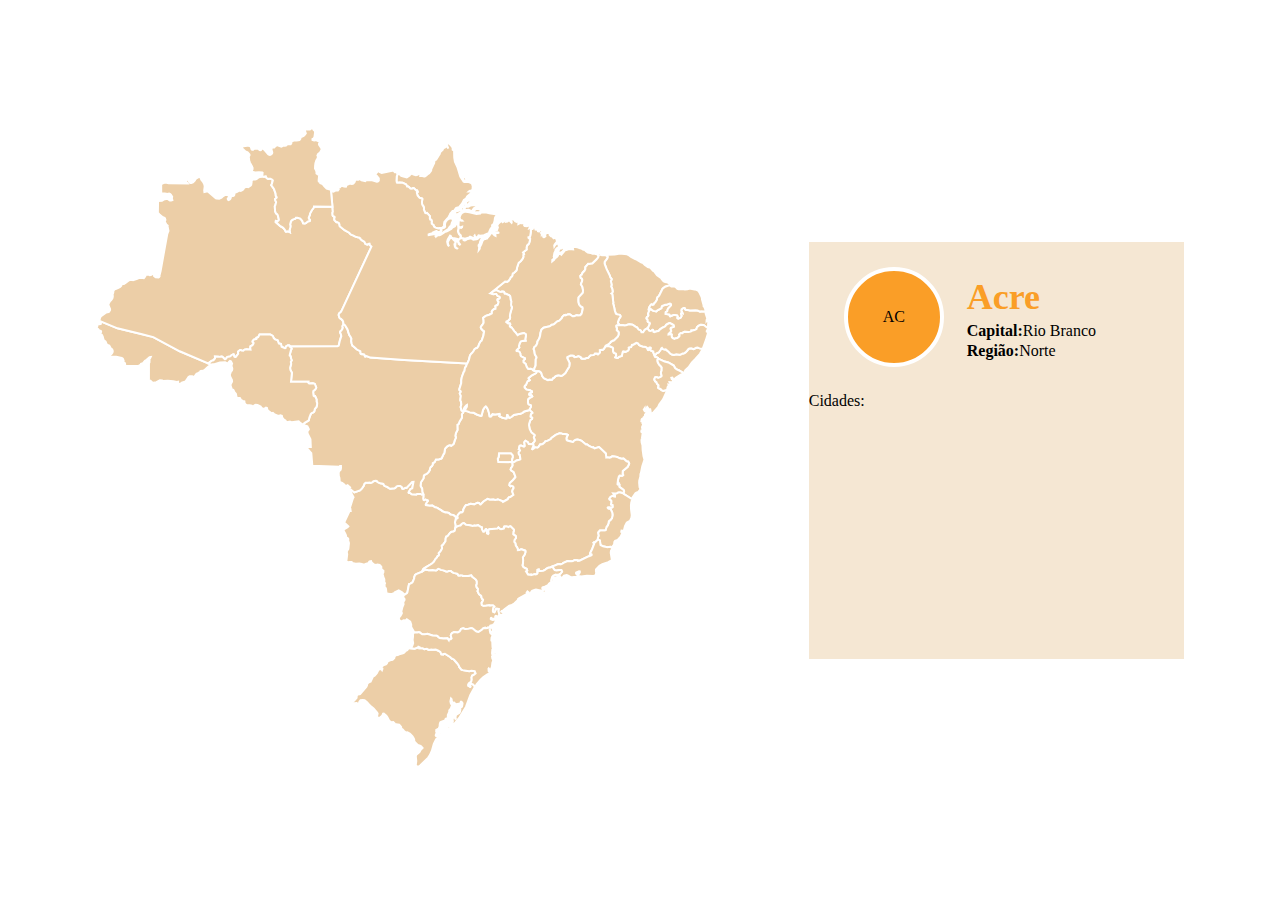
==== cidadesEstados/index.html @ ca11e75a "Termnando cidades" ====
<!DOCTYPE html>
<html lang="pt-br">

<head>
    <meta charset="UTF-8">
    <meta name="viewport" content="width=device-width, initial-scale=1.0">
    <link rel="stylesheet" href="./style.css">
    <script src="./app.js" defer></script>
    <title>Estados</title>
</head>

<body>
    <div class="container" id="container">
        <div class="map-container">
            <svg id="map" xmlns:mapsvg="http://mapsvg.com" xmlns:dc="http://purl.org/dc/elements/1.1/" xmlns:rdf="http://www.w3.org/1999/02/22-rdf-syntax-ns#" xmlns:svg="http://www.w3.org/2000/svg" xmlns="http://www.w3.org/2000/svg" width="612.51611" height="639.04297"
                mapsvg:geoViewBox="-74.008595 5.275696 -34.789914 -33.743888">
           
           <path
              d="m 30.732574,238.03114 -2.08,-0.04 0.54,-1.81 -0.21,-0.83 -0.25,-0.49 -1.25,-0.7 -0.14,-0.45 0.27,-1.15 -0.77,-1.95 -1.09,-0.64 -5.6,-1.25 -7.34,-0.19 0.27,-0.56 2.49,-2.26 0.89,-1.23 0.29,-1.2 -0.22,-1.23 -0.68,-0.91 -0.83,-0.44 -1.68,-2.95 -0.77,-0.44 -0.9,-0.19 -1.13,-1.13 -0.92,-2.38 -2,-1.53 -0.98,-3.62 -0.87,-1.64 -1.88,-1.08 -0.08,-1.17 0.81,0.1 0.42,-0.52 0.07,-0.67 -0.2,-0.42 -2.12,-0.93 -0.36,-0.66 -2.16999996,-1.89 0.04,-0.37 0.62,-0.05 0.49999996,-1.32 -0.01,-1.31 3.01,-0.39 0.5,-0.39 -0.22,-1.35 -1.17,-1.57 0,0 17.95,7.48 23.66,5.66 12.14,3.14 26.44,14.17 28.509996,12.13 0,0 2.97,1.26 0,0 -0.3,0.48 -1.57,0.66 -2.09,1.59 -2.86,2.79 -1.65,0.86 -0.66,-0.18 -1.53,0.18 -0.05,0.56 -1.92,1.3 -2.08,0.99 -1.439996,1.83 -0.44,1.18 -0.61,0.28 -1.17,-0.75 -0.76,-0.13 -2.37,0.05 -0.68,0.26 -0.63,0.45 -0.36,0.86 -2.44,3.48 -3.77,1.25 -0.84,0.69 -1.94,0.51 -1.03,0.03 0.08,-2.11 -1.36,0.2 -3.55,-0.77 -5.24,-0.47 -5.09,0.38 -0.66,-0.58 -2.27,-0.17 -3.56,1.83 -2.73,0.62 -1.68,-0.67 -1.4,-1.44 -1.64,1.16 0.04,-17.55 0.05,-1.1 0.47,-0.71 0.07,-2.35 -0.26,-0.88 0.97,-1.18 0.48,-1.14 -1.16,0.2 -2.97,2.59 -1.6,1.01 -2.06,2.38 -1.95,0.67 -0.65,1.08 -1.81,0.99 z"
              title="Acre"
              id="BR-AC" />
           <path
              d="m 562.17257,230.56114 -0.2,-0.73 -1.42,-0.78 -0.45,0.09 -1.02,-0.29 -0.54,-1.4 0,0 1.32,-1.07 0.64,-1.09 2.17,-0.76 2.38,-3.29 0.09,-0.69 0.82,-0.6 1,1.22 1.67,0.3 1.08,-0.12 2.55,2.02 1.9,2.12 1.78,1.05 1.91,0.48 2.5,-0.65 3.14,0.29 1.17,-0.11 1.86,-1.06 1.16,0.05 1.81,-1.11 2.18,-2.29 0.12,-0.45 1.55,-1.24 2,-0.24 2.24,0.85 2.56,-1.29 1.47,-0.19 1.92,0.81 2.9,0.27 0.27,0.21 0,0 -2.78,4.96 -4.55,5.13 -3.58,3.58 -3.04,4.58 -3.33,2.88 -1,2.03 -1.32,1.79 0,0 -0.6,-1.31 -3.59,-2.23 -0.46,-0.03 -1.66,-0.79 -1.76,-1.45 -1.3,-2.45 -5.42,-3.07 -3.68,-0.95 z"
              title="Alagoas"
              id="BR-AL" />
           <path
              d="m 166.08257,47.551144 0.72,0.78 0.75,0.34 0.61,0.01 1.13,-0.42 0.63,0.11 0.06,0.96 1.21,1.17 0.97,0.37 0.88,-0.21 1.36,0.11 1.95,0.95 0.49,0.66 -0.91,3.32 -0.71,1.5 2.73,3.74 1.66,4.76 0.19,2.26 0.87,1.12 0.05,0.45 -1.62,1.46 0.36,1.59 0.66,1.58 -0.77,3.04 -0.57,0.96 0.29,4.98 0.88,2.17 1.22,0.84 0.58,0.9 1.13,4.33 -0.06,0.58 -1.14,1.32 -1.84,-0.33 -0.14,1.14 5.01,4.42 0.52,0.04 1.96,1.31 1.48,1.649996 1.04,2.04 0.53,0.07 1.34,-0.42 2.36,1.04 -0.44,-2.11 0.75,-2.289996 0.25,-1.73 -0.37,-1.8 0.82,-2.97 1.02,-1.26 1.28,-0.69 2.09,-0.71 0.55,-0.89 1.6,-0.06 2.83,0.93 1.87,2.04 0.92,2.51 1.82,0.23 1.25,-0.46 1.41,-1.41 2.03,-0.55 0.42,-0.39 0.02,-0.53 -1.14,-1.41 -0.23,-0.73 0.11,-0.66 1.15,-2.64 0.07,-1.13 1.66,-3.03 2.33,-3.26 -0.03,-0.68 18.49,0.07 0,0 0.4,4.86 -0.43,1.45 0.18,2.27 0.24,0.68 1.7,0.85 0.18,0.41 -0.35,0.69 -0.05,2.11 1.83,1.99 0.36,0.19 0.7,-0.18 1.84,1.23 0.55,1.83 0.04,0.93 0.3,0.45 4.64,3.769996 4.58,2.54 0.63,0.9 1.35,1.09 1.88,0.67 2.37,1.31 2.26,0.65 1.36,0.15 1.32,0.82 0.08,0.61 1.27,1.34 2.7,1.44 1.1,2.17 1.87,0.79 0.85,-0.61 1.38,-0.35 0.19,0.48 -0.13,0.78 1.81,1.67 -29.9,64.24 -0.78,1.31 -1.45,1.13 -0.58,0.97 -0.03,1.13 0.82,2.33 0.38,0.57 1.07,0.58 1.58,1.56 0.64,1.26 0.15,1.96 0.57,0.57 0,0 -1.18,1.2 -0.2,0.61 -0.06,0.76 0.34,0.84 -0.27,1.01 -1.2,1.82 -0.86,0.64 -0.42,0.85 0.1,0.85 0.66,1.37 0.46,1.94 -1.38,4.22 -1.18,5.22 -1.21,0.73 -47.85,0.32 0,0 0.04,-0.7 -0.36,-0.38 -1.39,-0.28 -1.92,1.08 -0.54,1.74 -0.68,0.19 -3.24,-1.48 -0.68,-2.88 -0.62,-0.2 -0.98,0.13 -0.46,-0.21 -1.25,-3.27 -2.54,-0.98 -1.33,-1.27 -0.8,-1.91 -0.45,-0.49 -2.15,-1.13 -10.79,0.06 -1.38,2.56 -1.72,0.5 0.09,1.17 -0.26,0.22 -2.48,0.53 -1.19,1.59 -0.05,0.67 0.9,0.7 0.17,0.45 -0.36,1.02 -0.81,1.15 -2.06,1.21 -0.11,1.81 0.24,1.46 -3.87,-0.46 -2.13,0.38 -1.2,1.07 -1.79,-0.1 -0.84,-0.55 -0.46,-0.02 -1.75,1.26 -0.53,0.84 0.26,1.75 -2.54,3.16 -0.68,0.08 -0.68,-0.53 -0.64,-2.26 -0.38,-0.09 -1.84,1.02 -1.3,1.21 -1.37,0.39 -0.77,-0.13 -1.08,0.5 -0.41,0.53 -0.13,0.72 -1.22,0.79 -0.37,0.02 -2.31,-2.33 -0.72,-0.37 -2.87,0.33 -3.96,-0.26 0.16,1.29 -0.15,0.56 -1.55,1.81 -1.92,0.58 -3.26,2.56 0,0 -28.509996,-12.13 -26.44,-14.17 -12.14,-3.14 -23.66,-5.66 -17.95,-7.48 0,0 -0.07,-0.65 0.7,-2.92 1.22,-1.4 4.92,-3.47 2.26,-0.24 0.47,-0.3 0.98,-1.56 0.08,-1.03 -1.74,-4.49 0.38,-1.19 1.18,-2.19 1.28,-1.32 0.92,-1.25 0.42,-0.98 0.3,-1.74 -0.29,-1.32 0.67,-2.04 0.31,-2.31 0.73,-0.75 3.66,-1.63 2.19,-1.23 1.15,-1.04 0.44,-1.4 0.78,-0.37 1.41,-0.11 1.65,-0.93 3.54,-2.73 2.42,-0.43 1.51,0.29 4.19,-1.22 1.5,-0.77 1.82,-0.36 3.33,0.38 1.3,-1.59 0.63,-1.45 1.09,-0.61 2.14,0.2 0.64,0.54 1.32,-0.24 1.1,-0.74 1.71,0.12 0.31,0.53 -0.02,1.18 1.61,1.29 2.83,0.08 0.58,-0.4 0.46,-0.78 -0.11,-0.39 1.17,-4.92 6.7,-37.17 1.16,-2.92 -0.99,-4.959996 0.12,-0.26 -1.3,-1.05 -1.48,-2.75 -0.04,-0.49 0.65,-1.39 -0.52,-1.78 -0.37,-0.4 -1.7,-0.59 -3.03,-2.35 -1.94,-2.28 0.2,-11.51 3.89,-0.26 1.75,-1.17 3.5,-0.92 2.68,1.76 1.22,0.11 1.27,-0.43 -0.49,-1.69 0.3,-1.72 -1.37,-2.1 -0.57,-0.54 -1.15,-0.6 -1.51,0.53 -2.79,-0.61 -3.57,0.09 -0.06,-9.9 0.96,0.04 1.32,-0.58 2.28,-0.6 2.84,0.87 19.03,0.06 -0.46,-0.66 -0.79,-0.14 -0.38,-1.2 0.95,-1.93 1.43,0.4 0.61,1.52 0.87,1.32 0.66,0.35 0.83,0.01 1.61,-0.61 1.94,-2.09 0.32,-0.84 1.259996,-1.24 2.55,-1.39 1.29,0.46 1.17,2.58 1.62,1.99 0.74,1.3 0.66,1.78 0.23,1.55 -0.49,3.63 0.2,1.76 3.2,-0.75 8.31,7.06 0.79,0.28 2.5,0.21 2.3,-1 1.7,-1.7 2.11,-1.16 2.19,-0.11 0.56,0.29 0.77,1.08 -0.02,0.97 -1.11,1.7 0.37,0.98 0.58,0.27 1.33,-0.72 0.56,-0.91 0.23,-1.29 1,-1.16 0.47,-0.23 1,0.18 0.55,-0.18 0.41,-0.66 0.46,-2.31 0.51,-0.37 1.51,-0.36 2.93,-1.77 0.97,0.55 0.93,-0.29 1.6,-1.04 1.02,-1.61 2.11,-1.21 2.03,0.55 2.36,-1.65 0.55,-0.82 0.44,-2.66 -0.03,-1.29 0.77,-0.92 1.03,-0.42 1.74,-0.02 1.34,-0.39 2.06,-1.6 0.96,-0.37 2.28,-0.3 z"
              title="Amazonas"
              id="BR-AM" />
           <path
              d="m 345.24257,99.961144 -0.94,-0.06 -0.77,0.339996 -1.3,0.12 -2.79,-0.679996 -1.45,-1.03 -0.43,-1.5 -1.87,-1.39 -0.11,-1.3 0.21,-0.69 -0.31,-1.58 -0.33,-0.47 -0.95,-0.19 -0.41,-0.94 0.08,-2.43 -2.93,-3.28 -0.78,0.36 -0.82,-0.19 -1.5,-3.48 0.13,-1.58 -0.59,-1.81 -0.62,-0.56 -0.67,-1.51 -0.19,-2.11 0.43,-3.14 -0.17,-0.33 -2.57,-0.73 -2.02,-2.26 -0.76,-2.83 0.19,-0.72 0.68,-0.23 -0.49,-1.18 -0.68,0.03 -2.84,-2.66 -0.94,0.14 -0.38,0.42 -1.33,0.14 -0.84,-0.27 -0.8,-0.98 -1.14,-0.84 -1.19,-0.12 -0.49,-1.28 -0.67,-0.8 -1.93,-1.05 -1.29,-0.49 -3.39,-0.37 -1.08,0.29 -1.17,-0.02 -0.31,-0.54 -0.24,-1.44 0.25,-4.54 0.62,-1.3 -0.37,-2.3 -0.62,-0.57 0,0 0.35,-0.21 0.99,0.3 -0.01,0.81 -0.29,0.18 0.34,0.97 1.47,-0.06 0.82,0.23 0.35,0.9 0.84,0.71 2.25,0.78 3.29,0.75 2.76,-1.78 0.35,-0.76 1.73,-1.17 0.83,-0.29 0.69,0.94 2.71,0.94 1.08,-0.12 1.72,-1.01 0.12,-0.42 0.32,0.03 1.46,1.3 -0.2,0.87 2.37,-0.17 0.51,0.5 0.95,0.17 0.62,-0.01 0.91,-0.48 1.67,-1.5 1.78,-1.1 1.75,-2.3 0.37,-1 -0.2,-0.54 3.13,-6.5 0.11,-1.82 1.11,-1.3 0.73,-0.19 3.6,-5.79 0.23,-1.15 0.84,-1.2 1.79,-1.55 0.63,-1.66 2.11,-1.14 0.47,-0.92 1.04,-0.58 0.56,1.46 0.88,1.36 -1.67,-4.8 -0.07,-1.29 0.18,-0.33 3.37,2.42 1.14,1.21 0.91,1.22 0.52,1.19 0.03,1.58 0.44,0.31 0.32,-0.48 0.38,-0.1 0.21,0.4 0.21,7.89 0.66,3.87 2.71,6.05 2.66,8.94 3.32,5 1.01,0.35 3.27,-0.08 2.78,0.94 1.29,0.85 0.77,2.65 -0.16,3.33 -1.29,0.96 -1.73,0.43 -0.38,0.33 1.79,-0.15 1.04,-0.42 0.28,0.23 0.12,0.59 -0.17,0.73 -5.03,4.06 -1.17,2.1 -2.15,1.41 -1.94,3.72 -2.91,3.5 -0.7,0.46 -0.94,-0.09 -1.45,0.52 -2.08,2.98 0,0 -1.34,0.07 -0.75,0.9 0,0 -1.47,1.68 -0.97,2.22 -1.12,1.87 -0.84,0.65 -3.01,3.45 -0.36,2.4 0.17,1.8 -1.95,1.81 -0.98,0.12 z m 23.36,-46.99 -0.45,-0.33 -1.1,-1.86 0.07,-0.88 0.23,-0.41 1.66,-0.45 0.43,0.39 0.83,2.27 -0.99,1.1 -0.68,0.17 z m 2.49,17.61 -0.4,-0.25 -0.08,-0.71 1.11,-1.1 0.88,-0.15 1.25,0.24 0.46,-0.11 0.44,-0.64 0.05,0.59 -0.97,1.44 -0.99,0.5 -1.75,0.19 z m 3.44,-2.87 -0.78,-0.23 0,-0.56 0.72,-1.04 1.25,-0.1 0.18,0.35 -0.1,0.51 -1.27,1.07 z m -7.19,-18.42 -0.76,-0.5 0.26,-0.83 0.88,-0.17 0.86,0.32 0.01,0.73 -1.25,0.45 z"
              title="Amapá"
              id="BR-AP" />
           <path
              d="m 527.76257,365.59114 -0.36,-0.83 0.68,-1.35 -0.01,-0.53 -0.53,-1.04 -4.13,-3.05 -0.15,-0.51 0.22,-1.51 -0.57,-1.23 -0.65,0.24 -0.2,0.45 -0.34,0.18 -0.22,-0.25 0.53,-4.4 0.82,-3.3 0.82,-0.88 2.47,0.24 1.02,-0.71 0,-0.42 -0.56,-1.02 0.16,-2.65 4.96,-4.22 1.47,-3.08 -0.42,-1.17 -0.78,-1.02 -0.89,-0.06 -0.73,-0.38 -2.83,-2.47 -2.12,0.02 -2.19,-0.6 -2.27,-1.08 -2.73,-0.56 -1.98,-0.14 -1.32,0.99 -1.47,0.5 -2.61,-0.45 -0.57,0.21 -0.44,-3.96 -6.52,-6.2 -0.38,-0.18 -4.39,1.23 -1.53,-1.24 -0.51,0.21 -0.93,-0.22 -2.54,-1.22 -2.17,-1.62 -0.98,0.18 -4.35,-3.63 -1.1,-0.54 -2.73,-0.75 -1.77,0.25 -1.88,0.9 -0.81,1.12 -0.64,0.18 -5.33,-1.47 -0.61,-0.49 -0.26,-1.5 0.14,-0.89 1.29,-2.74 -0.86,-0.46 -2.28,-0.52 -2.18,-0.04 -1.2,-0.5 -1.79,-0.08 -3.83,1.58 -4.26,3.03 -0.64,1.11 -3.37,1.87 -2.02,0.4 -0.95,1.18 -1.81,1.55 -1.43,0.52 -1,-0.15 -1.85,2.58 -1.04,0.77 -2.13,-0.38 -0.72,0.13 -0.69,1 -1.34,0.92 -0.4,-0.24 1.43,-3.43 -0.51,-2.41 0,0 1.48,-1.97 0.25,-0.77 -0.23,-1.27 -0.67,-1.72 0.1,-0.67 0.71,-1.42 -0.05,-0.46 -3.21,-2.62 -1.69,-3.46 -0.62,-3.52 0.05,-1.55 1.2,-3.83 1.59,-1.03 0.23,-0.38 0.06,-0.94 -1.63,-0.84 -0.11,-0.33 0.48,-2.52 1.43,-1.06 -0.02,-0.37 -2.72,-2.46 0,0 -0.04,-0.93 1.36,-2.38 -0.04,-1.07 -0.17,-0.42 -1.46,-0.49 -0.94,-0.65 -0.35,-1.26 0.06,-2.92 0.19,-0.85 1.95,-1.67 1.14,-0.42 0.96,-0.72 -0.29,-0.63 -0.58,-0.52 -0.92,-0.29 -1.03,0.18 -0.35,-0.33 -0.09,-0.5 0.42,-0.96 2.04,-0.82 0.56,-0.45 -0.04,-0.76 -1.88,-0.98 -3.58,-0.67 -1.86,-1.96 -0.23,-0.92 0.5,-1.16 1.01,-0.73 1.52,-3.48 0.9,-0.61 1.01,-0.27 0.35,-0.38 -1.29,-1.8 0.19,-0.37 3.21,-2.62 3.82,-2.02 0.56,-0.47 0.22,-0.98 0.69,-0.65 0,0 2.33,-0.02 1.44,1.34 0.66,1.04 0.53,2.21 1.76,2.49 4.18,1.86 1.8,-0.52 2.11,0.18 0.33,-0.21 0.75,-1.45 1.14,-0.37 0.67,-0.87 1.17,-0.89 2.21,-0.75 1.33,0.17 1.48,0.53 1.35,-0.42 2.97,-2.42 2.95,-5.05 0.72,-0.86 0.24,-0.92 0.3,-2.56 -0.12,-1.16 -2.24,-4.43 0.05,-0.93 3.24,-1.65 1.95,-0.02 1.5,0.46 0.41,0.93 0.32,0.18 2.12,-0.43 1.39,-0.54 1.33,0.38 1.71,0.99 -0.13,0.65 0.19,0.29 0.82,0.28 3,-0.11 1.47,-0.64 1.7,-0.1 0.82,-1.22 1.51,-1.34 2.73,-0.34 0.77,-0.36 0.81,-0.98 2.17,0.01 0.62,0.63 0.31,0.05 1.86,-1.81 -0.1,-2.4 1.99,-0.38 0.79,0.18 1.05,-0.66 1.5,-2.31 0.46,-1.15 0,0 0.89,0.4 1.16,-0.27 2.2,0.29 2.82,1.39 0.44,0.51 -0.06,2.73 0.72,1.94 2.21,0.91 0.27,2 -0.92,1.68 1.83,0.62 0.96,-0.22 0.82,-0.92 2.87,-0.88 0.77,-3.58 0.5,-0.87 0.75,-0.16 0.78,0.53 0.63,0.05 2.39,-1.02 1.1,-1.24 0.17,-0.59 -0.25,-1.36 0.29,-0.25 2.24,-0.45 0.77,-2.05 1.65,-0.44 2.53,-1.46 0.59,-0.1 1.49,0.56 0.83,1.44 1.36,0.81 2.36,0.78 2.99,0.4 1.58,1.15 0.54,1.65 0.39,0.27 0.43,-0.15 0.29,-1.75 0.43,-0.44 1,-0.01 0.45,0.32 0.02,0.63 -0.62,0.88 0.45,0.83 0.5,0.37 2.1,0.86 0.02,0.94 1.22,3.05 0,0 0.54,1.4 1.02,0.29 0.45,-0.09 1.43,0.79 0.2,0.72 0,0 -0.67,1.16 0.21,2.14 1.28,2.5 1.99,1.95 0.75,1.15 -0.08,3.12 -0.66,1.62 -0.09,0.88 0.76,2.75 -0.3,0.58 -0.69,0.55 -2.55,1 -1.13,-0.75 -1.71,-0.01 -0.32,0.3 -0.59,1.58 0.02,0.77 0.95,1.6 1.1,0.66 0.52,1.49 1.43,1.51 0.15,0.39 -0.13,1.42 -0.34,0.39 0.12,0.42 0.59,0.52 1.93,0.92 0.48,0.71 0.54,0.34 1.55,0.64 2.89,-0.88 0,0 0.64,-0.02 0.36,0.41 -4.08,8.83 -3.83,5.19 -1.03,2.33 -5.03,5.74 -2.45,1.26 -0.87,-0.01 0.3,-1.43 0.37,-0.15 0.14,-1.1 -0.45,-1.93 -1.87,-0.25 -0.43,-1.3 -0.68,-0.75 -0.37,0.6 -0.46,2.33 -0.5,0.87 -0.55,0.38 -0.56,-0.29 -0.49,-1.74 0.11,-0.32 0.31,-0.13 -0.03,-0.39 -0.87,1.29 0.93,1.69 0.46,0.23 0.37,-0.15 1.15,0.26 -0.46,1.81 -1.21,1.15 -0.25,1.82 -1.25,0.97 -0.35,0.67 -0.2,0.84 0.18,0.85 -1.35,-0.39 -0.21,0.39 -0.36,2.52 0.36,-0.72 0.75,0.21 0.24,0.54 -0.23,0.41 0.06,0.62 0.3,0.3 0.33,1 -1.04,2.51 0.57,3.44 -0.55,0.49 -0.57,-0.22 -0.14,1.13 0.59,0.46 1.21,-1.72 -0.47,-2.21 0.82,-0.61 0.25,0.54 -0.06,1.76 -0.96,2.61 -0.74,5.43 -0.51,1.81 0.2,2.47 0.78,2.85 0.19,4.54 0.87,6.41 0.99,3.42 -2.21,6.66 -1.35,6.65 -0.47,1.01 -0.16,2.86 -1.06,3.72 -0.09,2.33 0.39,4.42 0.89,1.71 -2.24,2.98 -1.81,0.67 -0.94,0.64 -2.72,3.89 -0.57,2.04 0,0 -8.09,-5.14 -0.31,-0.53 z m 22.28,-78 -0.23,-1.2 0.74,-0.41 1.06,-1.04 0.16,-0.64 -0.37,-0.73 0.76,0.14 0.82,1.05 -0.05,0.53 -2.89,2.3 z m -2.53,6.85 -0.63,-0.03 0.01,-0.67 0.26,-0.36 -0.8,-0.22 -0.42,-0.4 0.13,-1.07 1.87,-0.15 0.16,0.2 0.11,1.13 -0.69,1.57 z"
              title="Bahia"
              id="BR-BA" />
           <path
              d="m 574.05257,157.11114 -4.89,1.59 -2.61,2.01 -3.3,6.69 -0.84,1.12 -0.87,0.57 -0.65,1.67 0.15,0.74 -1.4,2.44 -1.46,1.51 -0.57,1.1 -1.03,0.26 -0.78,-0.51 -0.51,0.07 -0.84,0.88 -1.41,2.25 -0.34,1.97 0.64,0.17 0.66,-0.38 0,0 -0.08,0.54 -0.84,1.15 -1.03,3 0.52,1.31 -0.66,1.31 -1.09,0.63 -0.17,0.38 -0.12,0.93 0.24,0.41 0.58,0.29 0.35,0.72 -0.02,1.66 1.24,0.89 0.69,0.08 0.34,1.19 -1.61,3.49 -1.19,1.12 0.17,0.25 0,0 -1.59,0.49 -1.07,0.83 -1.54,2.29 -1.65,0.05 -0.63,-1.64 -0.78,-0.57 -1.36,-0.48 -1.01,-1.07 -0.46,-0.99 -1.83,-0.83 -2.85,-1.9 -3.08,-0.42 -1.29,0.1 -2.14,0.8 -1.63,0.19 -0.89,-0.24 -4.93,-0.2 0,0 0.06,-1.32 -0.68,-0.68 -0.08,-0.97 1.14,-3.11 1.5,-2.25 0.01,-0.69 -0.77,-1.16 -2.56,-0.47 -1.31,-0.65 -1.01,-2.67 -1.05,-5.2 -0.76,-2.57 0.24,-0.45 -0.94,-8.16 -0.11,-0.38 -0.92,-0.69 0.8,-0.58 0.59,-1.58 -0.6,-2.99 -1,-2.01 0.48,-1.6 -0.79,-3.87 0.74,-1.36 0.02,-0.76 -1.36,-1.59 -0.44,-1.73 -3.15,-6.42 -1.8,-4.72 -0.29,-1.29 0.18,-1.46 1.58,-1.97 1.09,-1.85 0.11,-0.8 0,0 0.19,-0.14 -0.04,-0.62 -0.4,-0.66 0.65,-0.81 6.74,-0.22 2.89,-0.43 2.07,-0.66 7.4,0.79 2.12,1.12 1.94,1.5 4.12,2.18 1.46,0.52 4.82,3 1.21,0.2 2.22,2.29 2.99,2.11 2.57,0.72 2.44,2.91 1.22,0.61 2.96,3.81 4.16,3.08 1.46,2 1.04,0.99 1.5,0.82 1.15,0.03 2.37,0.92 0.79,0.67 z"
              title="Ceará"
              id="BR-CE" />
           <path
              d="m 416.97257,334.13114 -14.69,-0.02 -0.52,-3.26 0.92,-1.83 0.38,-3.73 11.95,0.01 1.83,1.98 0.06,2.21 -0.59,1.19 -0.21,2.44 z"
              title="Distrito Federal"
              id="BR-DF" />
           <path
              d="m 501.89257,411.63114 -0.29,-0.14 0.44,-2.34 0.57,-1.3 -0.59,-3.12 0.16,-0.42 1.72,-2.06 5.15,0.03 0.55,-0.32 0.97,-3.24 1.11,-1.27 0.88,-2.29 0.24,-1.72 0.26,-0.44 1.24,-0.86 1.71,-2.09 0.54,-2.97 -0.29,-2.43 -1.27,-2.81 -1.1,-1.27 -0.52,-0.09 -0.45,0.29 -0.76,-0.28 -0.49,-0.71 0.43,-0.55 1.48,-0.09 0.8,0.35 0.97,0.03 0.95,-0.24 0.32,-0.42 -0.17,-1.72 -1.31,-0.35 -0.21,-0.41 0.3,-1.54 0.03,-1.92 -0.52,-0.66 -1.33,-0.67 -0.3,-0.7 1.17,-1.93 2.17,-1.31 0.31,-0.02 1.05,0.74 1.13,0.11 0.02,-0.81 -1.67,-2.27 1.34,0.13 2.18,-0.29 0.84,-0.61 1.08,-0.32 1.58,-0.08 2.54,0.81 0.91,0.55 0,0 0,0 0,0 0.3,0.53 8.1,5.14 0,0 -0.93,3.35 -0.31,2.86 0.12,3.59 0.72,6.15 -0.31,2.47 -1.49,3.18 -2.75,1.39 -0.55,0.6 -1.67,3.33 -0.98,3.8 -0.77,1.47 -0.83,-0.68 -0.88,-0.13 -0.29,1.28 1.35,0.52 -1.94,4.24 -3.45,3.84 -0.24,-0.27 -1.86,0.66 -0.8,1.23 -0.06,1.39 -0.42,1.25 -1.59,2.02 -0.29,1.13 0,0 -1.62,-1.06 -2.99,0.37 -4.34,-1.01 -2.5,-1.13 -0.67,-4.71 z"
              title="Espírito Santo"
              id="BR-ES" />
           <path
              d="m 416.97257,334.13114 -0.87,-1.01 0.21,-2.44 0.59,-1.19 -0.06,-2.21 -1.83,-1.98 -11.95,-0.01 -0.38,3.73 -0.92,1.83 0.52,3.26 14.69,0.02 0,0 0,0 0,0 -0.53,1.52 0.31,1.57 -0.68,1.59 -1.04,1.25 -0.41,1.47 0.85,1.21 0.85,0.34 1.42,1.03 1.65,4.56 0,0.6 -2.32,2.71 -3.24,3.01 -0.43,2.14 1.09,1.11 0.9,-0.47 1.58,0.57 0.47,0.61 0.18,1 -0.17,0.71 -0.73,0.9 -0.51,1.89 1.19,3.46 -3.09,2.06 -1.16,0.2 -0.86,0.9 -0.48,1.12 -4.89,2.74 -0.7,-0.77 -4.35,-1.86 -0.55,0.48 -0.58,0.09 -1.75,0.01 -1.48,-0.28 -3.86,0.16 -2.01,-0.89 -4.13,2.64 -2.91,2.92 -0.33,0 -1.31,-1.42 -1.52,-0.3 -3.19,1.64 -3.71,-0.62 -2.48,0.96 -2.23,0.54 -1.41,2.1 -1.21,2.46 0.06,1 -0.84,1.3 -0.82,0.28 -0.84,-0.16 -0.45,0.14 -0.94,0.74 -1.64,2.1 -0.57,1.9 0.56,0.61 -0.01,0.34 -0.36,0.23 -0.86,-0.46 0,0 -0.24,-0.45 -2.66,-2.24 -3.15,-0.61 -1.62,-1.55 -1.9,-0.43 -1.49,-0.04 -3.35,-1.34 -0.68,-0.85 -3.07,-1.56 -0.67,-0.61 -1.44,-0.71 -1.14,-0.17 -2.7,-1.68 -2.78,0.16 -3.8,-0.7 -0.13,-0.33 0.26,-0.84 0.57,-1.17 1.31,-1.76 -0.08,-0.42 -2.25,-0.9 -1.14,0.67 -0.66,-0.19 -0.28,-0.41 -0.23,-1.11 0.26,-2.58 -0.19,-1.77 0,0 -0.95,-2.2 -0.18,-3.43 -1.41,-2.19 -0.16,-0.71 0.4,-3.41 2.55,-3.85 0.38,-2.91 0.7,-0.77 2.02,-0.84 1.92,-1.77 1.25,-2.02 0.33,-1.95 0.5,-1.01 1.28,-1.04 0.82,-1.43 0.08,-1.54 1.75,-0.97 1.4,-2.62 2.65,-0.13 2.72,-0.86 0.32,-0.28 1.98,-4.19 0.71,-0.96 0.64,-4.1 0.38,-0.74 1.92,-1.94 1.65,-1.01 1.07,-0.26 1.23,0.68 1.21,-0.73 1.39,-1.43 0.84,-2.93 1.17,-2.87 -0.01,-0.8 -0.48,-1.14 0.58,-2.74 1.6,-3.09 -0.12,-5.18 1.21,-0.78 1.03,-2.63 2,-3.17 0.39,-1.07 -0.16,-2.72 0.35,-0.9 0.97,-0.86 0.27,-1.13 -0.08,-0.63 0,0 0.34,-0.45 0.2,-1.88 0.66,-1.23 1.81,-2.09 0.56,-0.3 -0.03,1.71 -1.22,1.88 -0.52,2.34 2.4,0.4 2.2,1.03 3.93,0.4 3.09,1.71 4.07,1.43 0.63,-0.23 1.63,-5.94 1.47,-2.39 1.18,-0.97 1.15,1.31 1.04,1.88 1.11,3.71 0.61,3.1 1.14,0.05 0.75,-0.75 0.3,-1 0.56,-0.54 2.76,0.34 4.53,-0.53 0.22,0.74 -0.56,1.56 3.13,1.47 3.35,0.68 0.69,-0.08 0.51,-3.3 0.55,0.03 1.51,2.62 0.46,0.24 1.78,-0.9 2.52,-2.08 4.53,-1 1.55,0 2.56,-1.1 1.74,-1.34 5.36,-1.42 0,0 2.72,2.46 0.02,0.38 -1.43,1.06 -0.48,2.52 0.1,0.33 1.63,0.84 -0.06,0.94 -0.23,0.38 -1.59,1.03 -1.19,3.83 -0.05,1.55 0.62,3.52 1.7,3.46 3.21,2.62 0.05,0.47 -0.72,1.42 -0.1,0.67 0.67,1.72 0.23,1.28 -0.25,0.77 -1.48,1.97 0,0 -1,1.01 -3.23,-0.34 -0.9,-1.76 -2.42,-1.48 -1.17,1.49 0.58,3.77 -0.57,0.54 -0.4,0.13 -2.78,-1.14 -1.17,0.23 -0.37,0.28 -0.72,3.18 0.72,0.1 0.49,1.16 -0.57,0.94 -0.73,0.7 0.04,1.9 0.42,0.61 0.53,0.19 0.69,4.26 -0.53,0.53 -3.36,0.9 -2.29,1.51 z"
              title="Goiás"
              id="BR-GO" />
           <path
              d="m 458.83257,129.18114 -0.04,0.33 -2.04,2.15 -0.43,0.17 -0.04,1.44 1.97,-1.7 0.68,-1.21 2.12,-1.58 0.89,-1.14 1.03,-6.33 1.15,-0.7 1.11,-0.12 1.67,-0.92 0.65,-0.13 0.46,0.12 0.08,1.63 -0.2,0.45 -1.42,1.87 -3.21,1.75 -0.03,0.72 0.73,0.12 0.45,-0.81 1.15,-0.31 0.22,0.83 -0.59,0.51 0.25,0.3 4.21,-4.97 0.86,0.33 2.58,-0.93 4.04,0.43 -0.46,-2.41 0.61,-0.23 2.42,0.08 1.78,0.38 2.63,1.05 1.04,0.11 2.15,1.38 1.4,0.03 1.26,1.3 1.89,1.32 2.5,0.58 1.16,-0.19 0.56,0.76 0.34,0.05 1.59,-0.09 2.46,0.66 0.26,-0.9 -0.67,-0.47 1.67,-0.38 0.57,0.11 -0.09,0.42 0,0 -0.46,1.43 0.23,0.72 0.63,0.54 -0.38,1.53 -1.79,2.27 -4.13,3.97 -3.32,0.46 -0.8,-0.16 -2.92,3.4 0.04,1.8 -0.88,1.83 -1.89,1.85 -0.82,1.98 -0.64,0.17 -0.77,1.05 0.36,1.92 1.23,0.83 0.38,1.28 -0.28,1.46 -1.14,2.87 1.58,2.81 0.55,2.98 -0.11,2.43 -0.21,0.55 -4.1,4.42 -0.17,2.48 0.12,2.11 0.51,2.3 1.78,2.04 1.61,0.91 0.17,0.5 0.13,0.84 -0.39,2.2 -0.29,0.44 -0.12,1.21 -0.5,1.46 -1.21,1.31 -2.29,0.29 -0.65,-0.28 -0.83,0.04 -2.43,0.86 -1.52,0.11 -2.5,-1.82 -1.01,-0.21 -1.46,0.19 -1.01,0.6 -1.12,0.26 -0.23,-0.3 -0.84,0.24 -0.5,0.22 -1.9,1.91 0.01,0.46 -0.63,0.87 -2.01,2 -2.34,0.91 -2.87,2.56 -1.33,0.53 -1.05,0.04 -1.7,1.53 -1.08,0.36 -2.61,0.32 -2.72,0.76 -2.13,1.95 -0.98,2.97 -0.39,2.97 -0.63,2.32 -1.45,2.74 -0.3,0.22 -0.34,0.82 -0.13,1.52 -1.2,2.48 -1.7,1.4 -0.73,2 0.71,1.94 0.47,3.18 1.73,3.06 -0.04,0.52 -0.76,1.4 -0.13,6.36 -1.15,2.45 -0.26,1.06 -0.05,1.92 0,0 -1.28,-0.66 -0.61,-0.82 -0.82,-0.45 -0.99,-0.29 -1.78,0.2 -0.71,-0.18 -1.35,-2 -0.99,-2.86 -2.13,-1.62 -0.14,-1.65 1.64,-1.81 -0.08,-0.53 -3.88,-1.95 -0.62,-1.05 -0.06,-1.66 -0.75,-1.59 -0.94,-0.69 -2.08,-0.28 -0.2,-0.42 0.26,-0.71 2.63,-2.54 -0.37,-1.31 0.73,-2.68 0.69,-1.43 0.57,-0.55 1.34,-0.54 3.39,-0.35 -0.39,-1.35 0.64,-3.25 -0.08,-1.76 -1.8,-1.21 -4.27,0.94 -2.15,1.34 -2.27,-3.02 -0.91,-0.85 -3,-4.15 -0.88,0.07 -0.84,-1.44 0.61,-1.19 -0.11,-0.88 -0.25,-0.34 -1.37,-0.24 -0.42,0.27 -1.93,-1.33 0.18,-0.71 1.76,-0.66 1.75,-2.04 0.25,-1.59 -0.28,-1 0.31,-2.36 1.77,-6.16 0.01,-0.43 -0.68,-1.14 -0.23,-1.08 0.21,-3.72 -0.64,-1.5 -0.47,-3.49 -0.84,-1.03 -3.4,-1.44 -1.22,-0.02 -0.28,-0.32 -0.08,-1.03 -0.59,-0.69 -1.74,-0.29 -0.96,0.52 -1.4,-0.09 -2.78,-1.51 -0.86,-0.06 -1.96,0.53 -2.62,1.85 -0.53,0.64 0,0 -0.49,-0.08 14.71,-11.83 2.35,0.23 1.17,-0.92 1.55,-2.17 0.43,-1.15 1.55,-1.17 0.62,-2.88 1.12,-0.46 2.44,-2.32 0.47,-1.21 0.29,-1.9 1.6,-4.69 1.96,-1.54 1.48,-1.76 0.83,-1.45 0.46,-1.28 -0.18,-1.82 0.79,-0.81 -1.04,-1.58 3.68,-3.09 -0.13,-1.64 0.5,-2.38 1.74,-1.57 0.36,-0.71 0.9,-3.02 0.08,-1.61 -0.43,-0.53 -0.99,0.16 -0.27,-0.49 0.05,-0.62 1.14,-0.15 0.57,-0.74 0.71,-4.39 -0.16,-1.38 0.47,-1.03 0.77,-0.45 0,0 0.63,0 0.24,-0.24 -0.06,-0.54 0.34,-0.749996 0.58,-0.53 1.34,0.98 0.45,1.839996 1.19,0.12 0.77,-1.36 0.61,2.93 0.99,0.04 0.29,-0.49 0.07,-0.94 0.85,-0.04 1.69,0.53 0.5,0.69 -1.43,1.7 0.67,0.7 0.02,0.55 1.21,-2.04 0.49,-1.54 0.45,0 0.4,1.02 0,0.58 -0.87,0.92 -0.27,0.99 0.08,2.71 0.26,0.33 0.47,0.12 0.58,-0.14 0.96,-0.93 -0.47,-1 0.14,-0.6 1.32,-1.43 1.05,-0.25 2.13,0.59 1.5,-1.11 0.05,0.92 -0.36,0.21 -1.13,1.53 0.59,0.58 0.1,-0.37 1.25,-0.6 0.58,0.79 -0.14,1.21 1.63,1.75 0.86,-0.44 1.58,0.67 0.77,2.4 -0.11,0.95 -2.19,2.73 -0.38,0.89 0.1,0.66 0.6,-1.03 1.75,-1.68 0.83,-0.03 0.87,0.81 0.52,1.89 -0.27,1.23 -0.97,0.19 -1.03,0.91 -1.16,1.49 0.07,0.77 -1.16,2.35 -0.62,3.52 0.21,0.34 0.87,0.23 z m 0.52,0.45 -0.06,-0.79 0.53,-1.53 -0.41,-1.07 0.13,-0.66 0.91,-1.24 0.55,-0.19 0.05,2.35 -0.22,1.34 -0.8,0.6 -0.68,1.19 z m -6.3,-25.76 -0.44,-0.46 -0.08,-0.6 0.8,-1.12 0.84,-0.03 0.68,0.42 0.1,0.34 -0.19,0.36 -1.71,1.09 z m 3.5,4.18 -0.29,-0.3 0.06,-0.53 1.06,-0.89 0.48,0.07 0.5,0.85 -0.14,0.61 -0.4,-0.17 -1.27,0.36 z m -14.16,-4.81 -0.21,-0.05 0.95,-3.579996 0.3,0.09 0.03,0.23 -0.41,3.059996 -0.66,0.25 z"
              title="Maranhão"
              id="BR-MA" />
           <path
              d="m 527.76257,365.59114 -0.91,-0.55 -2.54,-0.81 -1.58,0.08 -1.08,0.32 -0.84,0.61 -2.18,0.29 -1.34,-0.13 1.67,2.27 -0.02,0.81 -1.13,-0.11 -1.05,-0.74 -0.31,0.02 -2.17,1.31 -1.17,1.93 0.3,0.7 1.33,0.67 0.52,0.66 -0.03,1.92 -0.3,1.54 0.21,0.41 1.31,0.35 0.17,1.72 -0.32,0.42 -0.95,0.24 -0.97,-0.03 -0.8,-0.35 -1.48,0.09 -0.43,0.55 0.49,0.71 0.76,0.28 0.45,-0.29 0.52,0.09 1.1,1.27 1.27,2.81 0.29,2.43 -0.54,2.97 -1.71,2.09 -1.24,0.86 -0.26,0.44 -0.24,1.72 -0.88,2.29 -1.11,1.27 -0.97,3.24 -0.55,0.32 -5.15,-0.03 -1.72,2.06 -0.16,0.42 0.59,3.12 -0.57,1.3 -0.44,2.34 0.29,0.14 0,0 -2.53,2.35 -1.24,0.27 -0.56,0.5 0.74,0.7 -2.36,6.05 -1.9,3.71 -0.09,0.75 1.44,0.13 0.29,0.61 -0.21,0.52 -2.53,0.98 -9.51,4.53 -1.37,0.2 0.02,-0.46 -0.49,-0.17 -2.53,-0.27 -0.57,0.06 -1.62,0.94 -1.25,0.16 -3.2,0.08 -0.36,-0.32 -0.51,0.08 -4.1,1.78 -1.05,0.77 -1.71,0.77 -0.5,-0.28 -2.59,0.17 -2.91,1.34 -2.42,0.74 -0.68,0.49 0,0 -1.25,0.73 -2.2,0.22 -1.93,1.02 -1.23,1.24 -1.79,0.67 -2.38,0.25 -2.34,-0.08 -0.01,-0.49 0.35,-0.49 -0.09,-0.35 -1.19,0.33 -0.18,2.3 0.24,0.23 -0.05,0.84 -0.75,0.98 -1.3,0.32 -0.57,-0.43 -3.61,1 -0.19,-0.53 -2.01,0.24 -1.12,-0.25 -2.03,-3.31 1.22,-0.71 -0.52,-1.71 -1.8,-0.83 -1.79,-1.23 -0.71,-1.61 0.53,-1.56 0.19,-3.45 -0.26,-2.94 1.86,-2.72 0.7,-2.18 0.05,-1.27 -0.23,-0.37 -3.7,-1.32 -1,0.05 -0.28,0.36 -0.78,0.31 -1.61,0.05 0.03,-0.85 -0.83,-1.99 -1.3,-1.79 -0.37,-2.21 -0.31,-0.62 -0.79,-0.74 0.19,-1.94 1.52,-2.03 0.06,-0.56 -0.4,-1.55 -1.88,-1.21 -0.58,-0.61 0.29,-2.37 0.57,-1.01 -0.2,-1.04 -3.27,-3.35 -1.3,0.29 -0.85,0.64 -1.65,-0.78 -2.38,0.11 -0.31,0.61 0.2,0.46 -0.44,0.99 -2.78,0.68 -1.11,-0.43 -1.51,-1.45 -1.01,1.25 -8.18,0.68 -0.46,0.48 -0.48,1.19 0.27,2.54 -0.41,0.44 -1.19,-0.52 -0.01,-2.78 -0.25,-0.96 -0.36,-0.39 -0.56,-0.05 -0.26,0.19 -0.41,1.13 -0.67,0.94 -0.54,0.32 -0.62,-0.02 -1.21,-2.1 -0.33,-1.42 0.14,-0.91 -1.68,-0.79 -2.18,-1.42 -1.99,0.59 -1.62,-0.22 -1.67,0.35 -4.29,-0.96 -2.55,-0.08 -1.73,-1.55 -0.75,-0.14 -1.5,0.61 -1.43,1.69 -1.92,0.37 -2.15,1.11 -1.22,1.13 0,0 0.31,-2.62 -0.59,-3.21 0.99,-4.18 0.58,-0.25 0,0 0.86,0.46 0.36,-0.23 0.01,-0.34 -0.56,-0.61 0.57,-1.9 1.64,-2.1 0.94,-0.74 0.45,-0.14 0.84,0.16 0.82,-0.28 0.84,-1.3 -0.06,-1 1.21,-2.46 1.41,-2.1 2.23,-0.54 2.48,-0.96 3.71,0.62 3.19,-1.64 1.52,0.3 1.31,1.42 0.33,0 2.91,-2.92 4.13,-2.64 2.01,0.89 3.86,-0.16 1.48,0.28 1.75,-0.01 0.58,-0.09 0.55,-0.48 4.35,1.86 0.7,0.77 4.89,-2.74 0.48,-1.12 0.86,-0.9 1.16,-0.2 3.09,-2.06 -1.19,-3.46 0.51,-1.89 0.73,-0.9 0.17,-0.71 -0.18,-1 -0.47,-0.61 -1.58,-0.57 -0.9,0.47 -1.09,-1.11 0.43,-2.14 3.24,-3.01 2.32,-2.71 0,-0.6 -1.65,-4.56 -1.42,-1.03 -0.85,-0.34 -0.85,-1.21 0.41,-1.47 1.04,-1.25 0.68,-1.59 -0.31,-1.57 0.53,-1.52 1.27,-0.12 2.29,-1.51 3.36,-0.9 0.53,-0.53 -0.69,-4.26 -0.53,-0.19 -0.42,-0.61 -0.04,-1.9 0.73,-0.7 0.57,-0.94 -0.49,-1.16 -0.72,-0.1 0.72,-3.18 0.37,-0.28 1.17,-0.23 2.78,1.14 0.4,-0.13 0.57,-0.54 -0.58,-3.77 1.17,-1.49 2.42,1.48 0.9,1.76 3.23,0.34 1,-1.01 0,0 0.51,2.41 -1.43,3.44 0.4,0.23 1.34,-0.91 0.7,-1 0.72,-0.13 2.13,0.38 1.04,-0.77 1.85,-2.57 0.99,0.15 1.43,-0.53 1.81,-1.55 0.95,-1.17 2.02,-0.41 3.37,-1.86 0.64,-1.11 4.27,-3.03 3.82,-1.58 1.8,0.09 1.2,0.5 2.18,0.03 2.28,0.53 0.85,0.46 -1.29,2.74 -0.15,0.89 0.26,1.49 0.61,0.5 5.33,1.46 0.64,-0.17 0.81,-1.12 1.88,-0.89 1.77,-0.26 2.73,0.75 1.1,0.54 4.35,3.64 0.98,-0.18 2.17,1.62 2.53,1.22 0.93,0.22 0.51,-0.21 1.53,1.24 4.39,-1.23 0.38,0.18 6.52,6.2 0.44,3.96 0.57,-0.21 2.61,0.45 1.47,-0.5 1.32,-0.99 1.99,0.15 2.73,0.56 2.26,1.08 2.19,0.61 2.12,-0.03 2.83,2.47 0.73,0.38 0.89,0.07 0.78,1.02 0.42,1.17 -1.47,3.08 -4.96,4.22 -0.15,2.65 0.56,1.02 0,0.42 -1.02,0.71 -2.48,-0.24 -0.82,0.88 -0.82,3.3 -0.53,4.4 0.22,0.25 0.35,-0.19 0.2,-0.45 0.64,-0.24 0.58,1.23 -0.22,1.51 0.15,0.51 4.14,3.06 0.53,1.04 0.01,0.53 -0.68,1.35 z"
              title="Minas Gerais"
              id="BR-MG" />
           <path
              d="m 359.21257,400.07114 -0.4,2.46 -0.28,0.4 -1.5,0.78 -1.32,0.04 -0.47,0.22 -1.22,1.03 -1.99,2.68 -0.73,0.65 -1.01,0.3 -0.62,1.68 -0.16,2.93 -2.59,3.64 -0.96,0.52 -0.23,0.38 0.31,1.93 -0.08,0.95 -1.21,2.34 -2,2.26 0.35,0.85 -0.28,1.21 -1.44,1.03 -0.4,1.21 -1.73,1.69 -1.26,2.44 -1.95,1.87 -7.56,4.53 -1.26,1.14 -0.74,1.54 -0.84,1.08 0,0 -5.41,2.27 -1.11,0.82 -0.93,2.33 0.02,1.15 -1.45,3.56 -0.67,0.68 -1.66,1.01 -1.11,0.32 -0.33,0.35 -1.57,7.92 -0.36,0.82 -2.38,1.56 0,0 -2.55,-2.33 -3.41,-1.89 -3.99,1.97 -0.68,0.75 -1.66,0.49 -2.58,0.43 -2.36,-0.46 -1.01,-0.65 -0.47,-4.27 -0.32,-0.7 -0.9,-0.95 -0.23,-2.47 0.51,-1.34 -0.64,-0.79 -0.09,-0.44 0,-2.87 -0.89,-1.97 -0.6,-2.74 -0.05,-0.72 0.59,-1.36 0.02,-1.61 -1.57,-1.09 -0.38,-0.8 -0.16,-2.16 -1.65,-1.82 -2.17,-0.26 -1.51,0.31 -1.83,-0.29 -2.46,-1.96 -0.56,-1.49 -1.54,0.33 -2.17,2.74 -1,-0.6 -1.72,0.81 -1.08,0.16 -1.74,-0.69 -2.56,-0.49 -3.46,0.23 -3.66,-0.71 -0.48,-0.91 -1.99,-0.13 -0.89,0.52 -2.5,-0.88 0.91,-7.27 -0.43,-2.38 0.6,-1.42 0.98,-1.46 0.6,-6.03 -0.66,-2.33 -0.05,-1.73 -0.76,-0.96 -0.43,-0.09 -0.49,0.65 -0.64,-3.26 -0.79,-1.87 -1.21,-2.02 -0.35,-1.83 4.03,-2.3 0.76,-0.88 -4.2,-3.86 5.38,-11.42 1.12,-0.06 -0.28,-2.13 -0.74,-0.13 3.23,-10.33 0.66,-1.16 -3.09,-5.85 0.03,-1.91 0,0 0.7,0.2 1.02,1.1 2.15,1.52 5.62,-1.97 2.05,-2 2.02,-2.95 0.09,-1.17 1.4,-1.45 2.59,0.03 1.56,-0.22 0.77,0.34 1.66,-0.51 1.35,-1.25 2.02,-0.49 1.27,0.2 0.76,1.15 2.79,1.25 2.62,0.47 0.65,0.35 0.27,0.86 0.78,1.02 3.03,1.16 1.26,1.11 1.24,0.57 4.52,-0.63 1.26,-0.8 0.49,-0.85 1.43,-0.61 2.44,0.07 1.59,1.04 0.3,1.37 0.24,0.25 0.99,0.04 2.13,-0.88 1.01,0.06 5.62,-6.01 1.34,-0.13 -1.23,6.61 -1.8,0.7 -1.66,2.83 -0.19,0.46 0.15,0.53 1.3,0.11 1.74,1.27 4.62,0.27 0.57,-0.57 2.66,-0.08 0.87,0.08 1.17,0.57 1.55,-0.31 0,0 0.19,1.77 -0.26,2.58 0.23,1.11 0.28,0.41 0.66,0.19 1.14,-0.67 2.25,0.9 0.08,0.42 -1.31,1.76 -0.57,1.17 -0.26,0.84 0.13,0.33 3.8,0.7 2.78,-0.16 2.7,1.68 1.14,0.17 1.44,0.71 0.67,0.61 3.07,1.56 0.68,0.85 3.35,1.34 1.49,0.04 1.9,0.43 1.62,1.55 3.15,0.61 2.66,2.24 0.24,0.45 0,0 -0.58,0.25 -0.99,4.18 0.59,3.21 z"
              title="Mato Grosso do Sul"
              id="BR-MS" />
           <path
              d="m 207.22257,296.31114 1.47,-1.43 4.11,-2.57 0.52,-2.45 1.43,-3.78 0.93,-1.08 1.64,-0.53 0.43,-0.41 0.58,-0.84 0.52,-2.25 1.66,-2.01 0.56,-2.24 0.07,-1.71 -0.58,-1.49 0.04,-2.05 -1.53,-3.34 -0.9,0.03 -0.58,-0.51 -0.43,-3.25 0.14,-1.32 1.36,-1.08 1.4,-1.75 0.17,-0.75 -1.41,-3.59 -1.07,-0.43 -1.11,-0.11 -3.5,0.09 -1.22,-1.11 0.24,-0.56 -17.16,-0.05 0.9,-9 -1.5,-2.75 -0.27,-1.76 0.03,-0.8 1,-3.52 -0.38,-1.93 0.94,-1.67 -0.83,-2.27 -0.15,-1.39 -0.26,-0.61 -0.78,-0.47 -0.06,-0.35 1.29,-4.99 0.76,-1.42 -0.6,-1.24 -1.4,-0.97 0,0 47.85,-0.32 1.21,-0.73 1.18,-5.22 1.38,-4.22 -0.46,-1.94 -0.66,-1.37 -0.1,-0.85 0.42,-0.85 0.86,-0.64 1.2,-1.82 0.27,-1.01 -0.34,-0.84 0.06,-0.76 0.2,-0.61 1.18,-1.2 0,0 1.17,1.08 2.45,4.06 0.4,1.76 1.37,3.96 1.32,1.93 0.77,1.62 -0.23,2.44 0.48,2.4 0.73,2.2 1.53,1.11 3,2.75 3.38,1.7 0.23,0.94 -0.04,1.1 0.23,0.49 0.95,0.4 0.82,-0.17 1.63,0.45 0.54,0.72 0.2,1.08 0.35,0.32 1.37,-0.45 3.69,1.49 34.04,2.42 62.97,3.48 0,0 -0.65,1.02 -0.56,1.89 -1.1,1.25 -0.44,3.14 -0.43,0.85 -0.37,0.27 -1.94,5.29 -0.54,2.97 -0.04,2.95 -1.88,5.99 0.06,0.86 1.39,1.34 -0.16,0.87 -0.82,0.89 -0.05,0.5 1.1,2.25 -0.47,3.31 0.01,1.57 0.52,0.58 0.44,3.05 -0.74,2.76 0.98,3.34 0.96,0.51 0.8,0.02 0,0 0.08,0.63 -0.27,1.13 -0.97,0.86 -0.35,0.9 0.16,2.72 -0.39,1.07 -2,3.17 -1.03,2.63 -1.21,0.78 0.12,5.18 -1.6,3.09 -0.58,2.74 0.48,1.14 0.01,0.8 -1.17,2.87 -0.84,2.93 -1.39,1.43 -1.21,0.73 -1.23,-0.68 -1.07,0.26 -1.65,1.01 -1.92,1.94 -0.38,0.74 -0.64,4.1 -0.71,0.96 -1.98,4.19 -0.32,0.28 -2.72,0.86 -2.65,0.13 -1.4,2.62 -1.75,0.97 -0.08,1.54 -0.82,1.43 -1.28,1.04 -0.5,1.01 -0.33,1.95 -1.25,2.02 -1.92,1.77 -2.02,0.84 -0.7,0.77 -0.38,2.91 -2.55,3.85 -0.4,3.41 0.16,0.71 1.41,2.19 0.18,3.43 0.95,2.2 0,0 -1.55,0.31 -1.17,-0.57 -0.87,-0.08 -2.66,0.08 -0.57,0.57 -4.62,-0.27 -1.74,-1.27 -1.3,-0.11 -0.15,-0.53 0.19,-0.46 1.66,-2.83 1.8,-0.7 1.23,-6.61 -1.34,0.13 -5.62,6.01 -1.01,-0.06 -2.13,0.88 -0.99,-0.04 -0.24,-0.25 -0.3,-1.37 -1.59,-1.04 -2.44,-0.07 -1.43,0.61 -0.49,0.85 -1.26,0.8 -4.52,0.63 -1.24,-0.57 -1.26,-1.11 -3.03,-1.16 -0.78,-1.02 -0.27,-0.86 -0.65,-0.35 -2.62,-0.47 -2.79,-1.25 -0.76,-1.15 -1.27,-0.2 -2.02,0.49 -1.35,1.25 -1.66,0.51 -0.77,-0.34 -1.56,0.22 -2.59,-0.03 -1.4,1.45 -0.09,1.17 -2.02,2.95 -2.05,2 -5.62,1.97 -2.15,-1.52 -1.02,-1.1 -0.7,-0.2 0,0 -0.66,-0.67 -0.32,-0.8 0.54,-0.71 -2.44,-2.15 -1.28,0.63 -0.52,-0.05 -1.17,-0.68 -0.45,-0.7 -2.02,-1.41 -1.89,-0.76 -0.3,-0.32 -0.3,-1.12 -0.23,-2.93 -0.61,-1.77 -0.19,-3.66 0.88,-1.64 1.14,-1.09 0.34,-1.78 -0.05,-1.89 -0.96,0.06 -0.4,0.6 -0.38,0.16 -26.86,-1.08 -1.05,-12.65 -5.37,-6.13 4.88,-0.06 -0.35,-7.55 -2.64,-5.32 -0.49,-1.97 0.26,-1.06 0.61,-0.55 0.65,-1.28 -1.44,-2.93 -3.11,-1.04 z"
              title="Mato Grosso"
              id="BR-MT" />
           <path
              d="m 371.29257,235.50114 -62.97,-3.48 -34.04,-2.42 -3.69,-1.49 -1.37,0.45 -0.35,-0.31 -0.2,-1.09 -0.55,-0.72 -1.63,-0.45 -0.82,0.17 -0.95,-0.39 -0.23,-0.5 0.04,-1.1 -0.23,-0.94 -3.38,-1.7 -3,-2.76 -1.54,-1.11 -0.72,-2.2 -0.48,-2.39 0.23,-2.44 -0.77,-1.63 -1.33,-1.93 -1.37,-3.95 -0.39,-1.76 -2.45,-4.06 -1.18,-1.08 0,0 -0.57,-0.56 -0.15,-1.96 -0.64,-1.26 -1.59,-1.56 -1.07,-0.58 -0.37,-0.57 -0.83,-2.34 0.03,-1.13 0.58,-0.97 1.45,-1.13 0.78,-1.31 29.9,-64.24 -1.81,-1.67 0.13,-0.78 -0.19,-0.48 -1.39,0.35 -0.85,0.61 -1.87,-0.78 -1.1,-2.17 -2.69,-1.45 -1.27,-1.34 -0.08,-0.6 -1.32,-0.82 -1.37,-0.15 -2.25,-0.65 -2.38,-1.31 -1.88,-0.67 -1.35,-1.09 -0.63,-0.9 -4.58,-2.54 -4.64,-3.769996 -0.3,-0.44 -0.04,-0.93 -0.55,-1.83 -1.84,-1.23 -0.7,0.19 -0.36,-0.2 -1.83,-1.98 0.05,-2.11 0.35,-0.69 -0.18,-0.41 -1.69,-0.85 -0.24,-0.68 -0.18,-2.27 0.43,-1.45 -0.4,-4.86 0,0 -1.59,-16.97 0,0 0.75,0.32 0.43,0.58 -0.02,0.48 0.45,0.4 0.92,0.28 1.37,-0.71 0.47,-0.81 2.71,0.23 0.81,-1.05 -0.54,-1.81 1.79,-0.36 1.41,-1.63 2.64,1.01 1.88,0.03 0.54,-1.52 3.33,-1.62 1.97,0.39 1.16,-0.11 0.49,-0.25 1.2,-1.48 0.4,-1.4 1.46,-1.1 0.86,-0.11 0.65,0.46 2.11,-1.13 0.41,0.11 0.37,0.99 0.73,0.45 2.03,0.48 1.61,0.25 0.56,-0.6 1.67,-0.39 0.78,0.28 0.82,-0.01 0.86,-0.34 2.24,0.3 4.67,1.38 0.96,-0.14 1,-0.87 -0.03,-2.28 -2.07,-2.5 -1.24,-0.63 0.49,-1.68 1.31,-1.45 0.28,-1.11 0.31,-0.17 0.71,0.19 0.83,0.76 2.35,1.11 11.62,-2.33 1.57,1.69 1.02,0.06 0.44,-0.29 0,0 0.62,0.57 0.37,2.3 -0.62,1.3 -0.25,4.54 0.24,1.44 0.31,0.54 1.17,0.02 1.08,-0.29 3.39,0.37 1.29,0.49 1.93,1.05 0.67,0.8 0.49,1.28 1.19,0.12 1.14,0.84 0.8,0.98 0.84,0.27 1.33,-0.14 0.38,-0.42 0.94,-0.14 2.84,2.66 0.68,-0.03 0.49,1.18 -0.68,0.23 -0.19,0.72 0.76,2.83 2.02,2.26 2.57,0.73 0.17,0.33 -0.43,3.14 0.19,2.11 0.67,1.51 0.62,0.56 0.59,1.81 -0.13,1.58 1.5,3.48 0.82,0.19 0.78,-0.36 2.93,3.28 -0.08,2.43 0.41,0.94 0.95,0.19 0.33,0.47 0.31,1.58 -0.21,0.69 0.11,1.3 1.87,1.39 0.43,1.5 1.45,1.03 2.79,0.679996 1.3,-0.12 0.77,-0.339996 0.94,0.06 0,0 -0.53,0.739996 0.29,1.59 -0.17,0.53 -1.29,1.11 -1.39,0.17 -0.5,-0.18 -0.84,-0.79 -0.66,-0.15 -3.38,1.58 -0.37,0.54 -1.6,0.72 -0.63,-0.02 -1.55,0.59 0.04,0.58 6.46,-1.06 0.88,0.66 0.13,0.46 0,0.66 -0.62,0.5 0.3,0.36 0.63,-0.2 0.86,-1 1.02,-0.01 0.53,-0.27 0.6,0.12 1.07,-0.42 1.14,-0.57 3.28,-2.34 1.5,-0.35 1.84,-0.81 3.16,-1.84 0.54,-0.999996 0.67,-0.52 2.09,-1.01 0.66,-0.72 -0.25,-0.67 0.21,-0.41 1.13,-0.28 1.09,0.06 0.41,0.21 0.38,3.799996 -0.52,2.58 0.33,1.62 0.81,1.6 1.31,1.35 0.3,1.64 -0.12,0.47 -1.84,1.84 -0.47,0.13 -0.87,-0.52 -1.82,-0.52 -1.26,-0.31 -0.93,0.14 -2.13,-1.04 -0.26,-1.12 -0.88,-0.53 -2.28,3.82 -0.61,2.37 0.68,2.97 0.48,0.64 0.92,0.62 -1.01,-1.14 -0.43,-2.69 0.12,-0.52 2.57,-4.22 2.31,1.18 0.11,0.45 2.53,2.45 -0.25,2.02 -0.74,0.55 0.4,2.33 0.52,1.13 1.12,0.75 0.74,0.15 0.52,0.49 -0.34,-0.64 -0.77,-0.24 -1.2,-1.04 -0.22,-0.68 0.34,-4.2 0.82,-1.19 1.43,0.73 0.83,1.2 -0.09,0.79 1.2,0.86 0.25,-0.29 -1,-1.26 -0.92,-2.1 0,-0.44 2.26,-2.32 1.62,0.09 1.93,0.64 0.34,0.56 -0.61,0.59 0.32,0.28 0.48,0.03 1.03,-0.17 1.33,-0.9 4.09,-0.96 0.77,0.2 1.74,1.06 3.17,-0.42 1.07,-0.41 1.02,-1.01 0.98,-0.59 1.74,-0.51 0.77,0.07 0.06,0.75 -2.04,4.02 -0.24,1.5 -0.46,1.07 -0.83,1.03 -0.01,0.88 0.58,1.42 -0.32,2.47 0.88,-1.19 0.01,-1.4 1.54,-3 1.13,-3.19 1.12,-1.56 0.27,-0.27 0.76,-0.05 0.58,-0.35 1.82,-0.23 0.88,-1.35 1.51,-1.69 1.36,-2.26 0.52,-0.46 0.79,0.49 0.62,-0.46 1.62,2.34 1.19,0.59 -0.05,-0.74 -0.35,-0.75 0.62,-1.01 3.51,-0.51 -1.03,-0.32 -3.51,0.46 -0.31,-0.21 0.29,-2.43 0.51,-0.29 0.67,0.38 1.02,0.11 1.07,-3.099996 -0.68,-1.39 0.03,-0.68 1.17,-1.81 2.84,-2.48 0.36,-0.08 1.11,1.14 2.93,-2.09 0.46,-0.07 0.4,0.45 0.1,0.57 -0.32,0.67 1.07,-0.16 0.81,-0.58 0.36,-0.78 0.63,-0.19 0.28,0.15 0.74,1.39 1.33,1.2 0.2,-0.56 -0.11,-0.38 -0.96,-0.49 -0.14,-0.29 -0.13,-1.2 0.17,-0.42 0.44,-0.19 2.28,0.26 1.18,0.65 0.62,1.02 1.63,0.71 1.65,-0.78 0.53,2.14 -0.5,0.31 -0.03,0.59 0.92,-0.52 1.16,-2.35 0.38,0.23 -0.23,1.33 0.41,0.44 2.51,-0.26 0.45,0.65 0.46,1.68 -0.6,0.95 0.85,-0.5 0.26,0.37 1.89,0.14 3.53,-1.24 -0.31,1.58 -0.75,1.829996 1.47,-0.489996 0.59,-0.62 0.63,1.619996 0,0 -0.77,0.45 -0.47,1.03 0.16,1.38 -0.71,4.39 -0.57,0.74 -1.14,0.15 -0.05,0.62 0.27,0.49 0.99,-0.16 0.43,0.53 -0.08,1.61 -0.9,3.02 -0.36,0.71 -1.74,1.57 -0.5,2.38 0.13,1.64 -3.68,3.09 1.04,1.58 -0.79,0.81 0.18,1.82 -0.46,1.28 -0.83,1.45 -1.48,1.76 -1.96,1.54 -1.6,4.69 -0.29,1.9 -0.47,1.21 -2.44,2.32 -1.12,0.46 -0.62,2.88 -1.55,1.17 -0.43,1.15 -1.55,2.17 -1.17,0.92 -2.35,-0.23 -14.71,11.83 0.49,0.08 0,0 2.29,0.81 1.87,-0.24 1.29,0.12 1.02,1.66 0.39,0.31 0.87,0.14 1.26,1.17 -0.04,0.63 -0.37,0.67 -0.72,0.37 -0.97,0.07 -0.29,0.28 0.09,1.41 1.01,1.34 -0.92,2.75 -0.64,0.48 -1.46,0.46 -0.25,0.46 0.29,1.2 -0.19,1.34 -1.3,0.15 -1.51,1.34 -0.85,1.27 0.15,1.51 -0.24,0.5 -2.5,1.2 -3.41,1.14 -2.47,1.78 -0.19,0.35 0.43,2.19 0.06,2.67 -1.28,2.1 -1.41,1.68 -0.15,0.57 0.17,0.88 0.59,0.96 1.67,1.74 0.75,0.32 0.15,0.3 -0.66,4.04 -1.76,5.15 -1.08,0.81 -1.7,3.24 -0.18,0.99 -0.94,1.54 -0.74,0.85 -1.05,0.16 -1.37,0.92 -1.03,1.92 -1.21,1.68 -1.18,1.09 -1.15,1.58 -1.13,4.46 -1.6,3.66 z m 21.16,-130.31 -4.52,1.96 -3.39,0.52 -2.02,-0.31 -0.65,1.13 -1.84,1.19 -0.72,-0.61 -0.61,-1.53 -0.23,0.28 0.42,1.23 -0.34,0.81 -0.71,0.41 -3.77,-1.64 -0.8,0.72 -4.19,1.26 -3.2,-0.57 -0.81,-0.61 -0.24,-1.85 -0.23,-0.41 -1.11,-1.02 -1.06,-1.6 -0.21,-1.78 0.52,-2.75 0.62,-0.379996 1.76,0.359996 0.93,-0.749996 0.08,-0.56 -1.3,0.43 -1.22,-0.13 -0.94,-0.71 -0.18,-1.05 0.34,-5.08 0.73,-0.76 0.35,0.75 1.76,0.6 0.55,-0.06 -0.46,-0.42 -1.27,-0.22 -0.9,-2.16 0.36,-1.68 0.89,-1.97 1.33,-1.33 0.96,-0.57 1.34,-0.49 1.32,-0.13 3.46,0.52 7.21,1.77 3.7,-0.46 0.11,-0.3 1.14,-0.62 2.16,-0.37 2.89,0.29 2.8,0.82 6.48,0.85 0.63,0.47 -0.05,1.23 -0.7,0.74 -0.68,1.5 -0.36,2.65 -0.86,3.3 -1.29,0.68 -0.35,0.69 0.23,1.19 -1.98,2.579996 -1.39,3.5 -0.49,0.45 z m -47.21,-0.17 -0.75,-0.51 1.1,-2.25 -0.09,-1.79 0.25,-0.21 2.33,-0.479996 0.9,-0.86 0.15,-0.5 -0.2,-2.34 0.86,-2.58 1.26,-1.49 2.29,-1.47 2.87,-0.2 0.72,2.36 -1.1,2.19 -0.85,3.04 -1.1,0.67 -1.34,2.029996 -0.78,0.72 -4.94,3.31 -1.58,0.36 z m 28.48,-22.899996 -1.03,-0.25 -2.45,0.08 -0.79,-0.16 -0.29,-0.26 -0.38,-1.09 0.01,-1.24 1.51,-0.42 1.89,0.04 2.19,-1.29 4.81,-0.6 0.77,0.26 0.68,0.68 -0.18,1.02 -2.56,1.39 -1.78,2.48 -1.1,0.5 -1.3,-1.14 z m 4.79,0 1.86,-1.2 1.98,0.03 1.65,0.62 0.53,0.99 0.05,0.62 -0.88,0.77 -2.85,0.28 -1.17,0.32 -2.26,-0.89 -0.2,-0.53 1.29,-1.01 z m -16.98,4.39 -0.5,-0.26 -0.61,0.04 -1.54,-0.69 0.21,-1.16 0.64,-0.92 1.92,-0.4 2.36,-0.9 1.32,0.08 0.8,0.68 0.09,0.13 -1.93,1.61 -1.07,0.34 -1.69,1.45 z m 9.42,-9.69 -0.82,-0.3 -0.17,-1.66 0.15,-0.6 1.17,-1.31 2.45,-0.92 0.25,0.12 0.53,0.68 0.04,0.89 -1.95,1.99 -1.65,1.11 z m -13.83,20.22 -0.14,-0.41 0.19,-0.93 1.04,-2.81 2.59,-1.69 0.72,-0.28 0.69,0.14 -0.16,1.79 -1.56,0.44 -1.62,2.19 -1.75,1.56 z m 10.91,-17.57 -1.19,-0.31 -0.3,-0.48 0.88,-0.96 0.71,-3.95 0.89,-1.23 0.29,0.13 0.07,0.32 -0.02,2.48 0.6,1.87 -0.32,0.88 -1.03,0.4 -0.58,0.85 z m -14.81,10.19 -0.27,-0.19 0.12,-0.61 0.55,-0.36 1.19,-1.71 0.76,-1.54 0.73,-0.66 1.45,-0.54 -0.2,1.49 -0.4,1 -1.72,1.66 -2.21,1.46 z m 13.87,-7.03 -0.6,-0.15 -0.84,-0.71 -0.96,-1.64 -0.05,-0.38 0.23,-0.29 0.81,-0.58 1.85,0.84 0.29,0.43 0.24,2.09 -0.97,0.39 z m -5.38,30.559996 -0.65,-0.11 -0.88,-0.52 -0.69,0.46 -0.75,-0.28 -1.68,-1.74 0,-0.61 1.28,-0.01 3.06,1.32 0.31,1.49 z m -21.15,-5.54 0.04,-1.03 -0.2,-0.3 0.6,-0.99 2.36,-0.88 0.78,0.38 0.87,0.86 -0.29,0.35 -1.03,0.47 -2.54,0.41 -0.59,0.73 z m 12.7,-6.69 -0.18,-0.03 0.01,-0.35 0.54,-0.939996 1.79,-1.62 0.42,-1.24 0.05,-1.3 0.24,-0.3 0.32,0.44 0,1.51 -0.89,2.73 -0.62,0.649996 -1.68,0.45 z m 6.3,-9.899996 1.65,-2.96 0.88,-0.21 0.71,0.19 0.27,0.87 -0.58,0.71 -2.93,1.4 z m 31.42,18.969996 -0.84,-0.35 -0.34,-1.06 1.04,-1.72 1.07,-0.33 0.19,0.1 -0.02,0.74 -0.74,2.24 -0.36,0.38 z m -33.48,-19.469996 -0.54,-0.2 0.32,-2.04 1.33,-1.81 0.23,0.04 1.29,0.88 -0.01,0.25 -1.55,0.64 -1.07,2.24 z m 2.23,5.03 0.72,0.03 -0.4,0.45 -0.94,0.31 -0.11,1.12 -0.79,0.71 -1.69,0.84 -0.16,-0.18 0.27,-0.83 0.47,-0.63 1.73,-1.67 0.9,-0.15 z m -22.56,10.209996 -0.55,-0.19 -0.07,-0.35 0.43,-0.4 3.56,-1.6 0.54,0.7 -0.01,0.2 -1.4,0.73 -2.5,0.91 z m 63.53,-4.78 -1.03,-0.19 -0.82,-0.79 0.87,-1.249996 1.34,-0.01 0.19,1.19 -0.1,0.589996 -0.45,0.46 z m -37.25,-18.899996 -2.36,0.7 -0.59,0.01 -0.18,-0.21 1.03,-1.04 1.04,-0.51 1.04,0.17 0.44,0.34 0.15,0.23 -0.15,0.21 -0.42,0.1 z m -5.27,8.59 -0.08,-0.76 0.25,-0.5 2.48,-1.46 -0.9,2 -0.81,0.63 -0.94,0.09 z m 2.14,4.53 -0.45,-0.12 -0.07,-0.23 0.78,-1.5 1.19,0.02 -0.12,1.35 -1.33,0.48 z m 28.04,15.829996 -0.28,-0.23 0.9,-1.6 0.68,-0.4 0.23,0.75 0.51,0.37 -0.26,0.52 -0.43,0.34 -0.63,-0.18 -0.72,0.43 z m -26.66,-23.319996 -0.89,-0.07 0.02,-0.19 2.36,-1.84 0.04,0.96 -0.23,0.63 -0.25,0.34 -1.05,0.17 z m 67.46,10.22 -0.38,-0.53 0.19,-0.76 1.02,-0.91 0.25,0.15 0.23,1.75 -1.31,0.3 z"
              title="Pará"
              id="BR-PA" />
           <path
              d="m 610.69257,199.41114 -2.5,-2.06 -0.82,-0.26 -2.65,-0.21 -2.31,1.07 -1.48,1.28 -0.45,1.8 -1.9,1.03 -2.01,0.45 -1.14,-0.02 0,0.6 -0.8,0.53 -2.18,0.29 -3.88,-0.26 -1.61,0.88 -0.55,0.64 -1.82,0.1 -0.89,0.69 -0.54,0.76 0.39,0.73 0.01,0.54 -0.4,0.48 -1.78,1.53 -1.34,0.16 -1.65,0.84 -1.6,-0.79 -0.95,-0.94 -0.35,-2.24 0.24,-0.49 -0.18,-0.3 -1.14,-0.32 -0.44,0.29 -1.51,0.25 0.04,-0.45 2.53,-2.64 0.17,-0.43 -0.72,-1.87 -0.04,-0.47 0.37,-0.78 3,-1.07 0.11,-0.3 -0.5,-1.39 -3.5,-1.92 -1.48,0.41 -2.22,1.26 -0.93,1.51 -1.48,0.87 -1.05,0.31 -2.7,1.88 -1.52,1.64 -1.63,0.23 -2.63,0.97 -0.77,-0.33 0.05,-0.68 -0.63,-1.24 -0.38,-0.08 -0.93,0.73 -1.51,0.32 -0.99,-0.33 -1.4,-1.91 -0.4,-0.09 0,0 -0.17,-0.25 1.19,-1.12 1.61,-3.49 -0.34,-1.19 -0.69,-0.08 -1.24,-0.89 0.02,-1.66 -0.35,-0.72 -0.58,-0.29 -0.24,-0.41 0.12,-0.93 0.17,-0.38 1.09,-0.63 0.66,-1.31 -0.52,-1.31 1.03,-3 0.84,-1.15 0.08,-0.54 0,0 0.57,-0.46 1.93,1.64 0.9,0.42 2.88,0.61 1.16,-1.13 3.23,-1.66 0.82,-0.71 0.1,-1.04 0.41,-0.95 3.18,-1.21 1.43,-0.12 3.26,-1.04 0.64,0.08 0.53,0.44 0.01,1.19 -2.99,3.21 -0.44,0.96 -0.38,1.74 -0.41,0.38 -0.85,0.25 -0.21,0.31 -0.08,1.72 3.53,0.52 0.32,0.23 0.31,1.38 0.29,0.23 3.15,-1.26 1.77,-0.08 1.95,0.3 0.89,1.17 -0.52,1.54 0.83,0.74 2.35,-0.93 0.5,-0.74 0.55,-1.21 -0.47,-0.94 -0.16,-1.42 0.48,-0.59 1.01,0.32 -0.53,-1.53 -0.72,-0.78 0.31,-1.48 1.82,-1.35 1.38,-0.05 0.42,0.39 -0.1,1 0.62,0.49 3.42,0.4 0.53,0.35 5.83,-0.39 2.17,0.3 2.46,1.1 1.04,-0.4 3.5,0.21 0.93,-0.24 0,0 0.09,2.4 1.45,4.39 0.06,0.64 -0.18,0.94 -0.37,0.45 -0.03,0.88 0.58,-0.74 0.51,-1.5 0.01,1.98 0.59,1.01 -0.27,5.18 -0.36,0.6 z"
              title="Paraíba"
              id="BR-PB" />
           <path
              d="m 558.54257,227.45114 -1.22,-3.04 -0.01,-0.94 -2.11,-0.86 -0.5,-0.37 -0.45,-0.83 0.61,-0.89 -0.02,-0.62 -0.45,-0.32 -1,0.01 -0.43,0.44 -0.29,1.74 -0.43,0.15 -0.39,-0.26 -0.54,-1.65 -1.58,-1.15 -2.99,-0.4 -2.36,-0.77 -1.35,-0.81 -0.83,-1.44 -1.49,-0.56 -0.59,0.11 -2.53,1.46 -1.65,0.44 -0.77,2.05 -2.23,0.45 -0.29,0.25 0.25,1.36 -0.17,0.59 -1.1,1.24 -2.39,1.03 -0.64,-0.06 -0.77,-0.53 -0.76,0.17 -0.5,0.87 -0.77,3.57 -2.87,0.88 -0.82,0.92 -0.96,0.23 -1.84,-0.62 0.92,-1.68 -0.26,-2 -2.21,-0.91 -0.72,-1.94 0.06,-2.73 -0.44,-0.51 -2.81,-1.38 -2.2,-0.29 -1.16,0.26 -0.9,-0.4 0,0 2.62,-1.27 1.97,-1.71 0.54,-0.87 2.29,-1.33 0.97,-0.28 3.89,-3.87 0.74,-1.76 0.06,-2.27 -0.29,-0.54 -1.62,-1.58 0.07,-2.19 -0.6,-1.13 -0.06,-0.95 0.11,-0.45 0.52,-0.33 1.79,-0.16 0,0 4.93,0.2 0.89,0.24 1.63,-0.19 2.14,-0.8 1.29,-0.1 3.08,0.42 2.85,1.9 1.83,0.83 0.46,0.99 1.01,1.07 1.36,0.48 0.78,0.57 0.63,1.64 1.65,-0.05 1.54,-2.29 1.07,-0.83 1.59,-0.49 0,0 0.4,0.09 1.4,1.91 0.99,0.33 1.51,-0.32 0.93,-0.73 0.38,0.08 0.63,1.24 -0.05,0.68 0.77,0.33 2.63,-0.97 1.63,-0.23 1.52,-1.64 2.7,-1.88 1.05,-0.31 1.48,-0.87 0.93,-1.51 2.22,-1.26 1.48,-0.41 3.5,1.92 0.5,1.39 -0.11,0.3 -3,1.07 -0.37,0.78 0.04,0.47 0.72,1.87 -0.17,0.43 -2.53,2.64 -0.04,0.45 1.51,-0.25 0.44,-0.29 1.14,0.32 0.18,0.3 -0.24,0.49 0.35,2.24 0.95,0.94 1.6,0.79 1.65,-0.84 1.34,-0.16 1.78,-1.53 0.4,-0.48 -0.01,-0.54 -0.39,-0.73 0.54,-0.76 0.89,-0.69 1.82,-0.1 0.55,-0.64 1.61,-0.88 3.88,0.26 2.18,-0.29 0.8,-0.53 0,-0.6 1.14,0.02 2.01,-0.45 1.9,-1.03 0.45,-1.8 1.48,-1.28 2.31,-1.07 2.65,0.21 0.82,0.26 2.5,2.06 0,0 0.88,0.23 0.55,1.22 -1.27,1.72 -0.11,0.55 0.01,0.48 0.7,0.37 0.27,0.5 0.19,1.06 -1.96,6.38 -3.25,8.95 0,0 -0.27,-0.21 -2.9,-0.27 -1.92,-0.81 -1.47,0.19 -2.56,1.29 -2.24,-0.85 -2,0.24 -1.55,1.24 -0.12,0.45 -2.18,2.29 -1.81,1.11 -1.16,-0.05 -1.86,1.06 -1.17,0.11 -3.14,-0.29 -2.5,0.65 -1.91,-0.48 -1.78,-1.05 -1.9,-2.12 -2.55,-2.02 -1.08,0.12 -1.67,-0.3 -1,-1.22 -0.82,0.6 -0.09,0.69 -2.38,3.29 -2.17,0.76 -0.64,1.09 z"
              title="Pernambuco"
              id="BR-PE" />
           <path
              d="m 505.96257,127.17114 1.31,0.12 0.69,-0.23 2.24,0.51 0.99,0.85 0.32,0.6 0,0 -0.11,0.8 -1.09,1.85 -1.58,1.97 -0.18,1.46 0.29,1.29 1.8,4.72 3.15,6.42 0.44,1.73 1.36,1.59 -0.02,0.76 -0.74,1.36 0.79,3.87 -0.48,1.6 1,2.01 0.6,2.99 -0.59,1.58 -0.8,0.58 0.92,0.69 0.11,0.38 0.94,8.16 -0.24,0.45 0.76,2.57 1.05,5.2 1.01,2.67 1.31,0.65 2.56,0.47 0.77,1.16 -0.01,0.69 -1.5,2.25 -1.14,3.11 0.08,0.97 0.68,0.68 -0.06,1.32 0,0 -1.79,0.16 -0.52,0.33 -0.11,0.45 0.06,0.95 0.6,1.13 -0.07,2.19 1.62,1.58 0.29,0.54 -0.06,2.27 -0.74,1.76 -3.89,3.87 -0.97,0.28 -2.29,1.33 -0.54,0.87 -1.97,1.71 -2.62,1.27 0,0 -0.45,1.16 -1.5,2.3 -1.05,0.67 -0.79,-0.18 -2,0.38 0.11,2.4 -1.86,1.8 -0.32,-0.05 -0.62,-0.62 -2.16,-0.01 -0.82,0.98 -0.77,0.36 -2.73,0.34 -1.51,1.34 -0.82,1.22 -1.7,0.1 -1.48,0.64 -3,0.11 -0.82,-0.28 -0.19,-0.28 0.13,-0.66 -1.71,-0.98 -1.33,-0.39 -1.39,0.55 -2.13,0.43 -0.32,-0.18 -0.41,-0.93 -1.5,-0.46 -1.95,0.02 -3.24,1.65 -0.06,0.93 2.24,4.44 0.12,1.15 -0.29,2.57 -0.25,0.91 -0.72,0.86 -2.95,5.05 -2.97,2.42 -1.35,0.42 -1.48,-0.53 -1.34,-0.17 -2.2,0.75 -1.17,0.89 -0.67,0.87 -1.14,0.38 -0.75,1.45 -0.33,0.21 -2.11,-0.18 -1.8,0.52 -4.18,-1.85 -1.77,-2.49 -0.53,-2.21 -0.66,-1.04 -1.44,-1.34 -2.33,0.02 0,0 -2.94,-0.21 0,0 0.05,-1.92 0.26,-1.06 1.15,-2.45 0.13,-6.36 0.76,-1.4 0.03,-0.51 -1.73,-3.06 -0.47,-3.19 -0.7,-1.94 0.73,-2 1.7,-1.4 1.2,-2.48 0.13,-1.51 0.34,-0.83 0.3,-0.21 1.44,-2.74 0.63,-2.32 0.39,-2.97 0.98,-2.98 2.13,-1.95 2.72,-0.76 2.61,-0.31 1.07,-0.37 1.7,-1.53 1.05,-0.04 1.34,-0.52 2.86,-2.57 2.34,-0.91 2.01,-2 0.63,-0.87 0,-0.46 1.9,-1.92 0.5,-0.22 0.84,-0.24 0.23,0.3 1.12,-0.26 1,-0.6 1.46,-0.19 1.01,0.21 2.51,1.82 1.51,-0.1 2.44,-0.86 0.83,-0.04 0.65,0.28 2.28,-0.29 1.21,-1.31 0.5,-1.46 0.12,-1.21 0.29,-0.44 0.39,-2.2 -0.13,-0.85 -0.17,-0.5 -1.61,-0.91 -1.78,-2.03 -0.51,-2.3 -0.11,-2.11 0.17,-2.48 4.1,-4.43 0.21,-0.55 0.1,-2.43 -0.55,-2.98 -1.58,-2.8 1.14,-2.87 0.28,-1.47 -0.38,-1.27 -1.23,-0.84 -0.35,-1.92 0.77,-1.05 0.64,-0.17 0.82,-1.98 1.89,-1.85 0.88,-1.83 -0.04,-1.79 2.92,-3.41 0.81,0.16 3.31,-0.46 4.13,-3.97 1.79,-2.27 0.39,-1.53 -0.64,-0.53 -0.22,-0.72 0.46,-1.44 0,0 0.73,0.12 1.47,0.87 0.51,0.51 -0.13,0.31 z"
              title="Piauí"
              id="BR-PI" />
           <path
              d="m 397.01257,499.66114 -5.24,-0.03 -0.33,0.44 -1.74,0.24 -0.76,-0.07 -0.11,-0.39 -1.57,0.57 -1.35,1.43 -3.35,2.13 -1.44,-0.16 -1.23,-0.62 -3.13,-2.6 -1.03,-0.39 -0.76,-0.01 -2.84,0.73 -2.33,0.17 -0.81,-0.03 -1.42,-0.76 -1.11,0.14 -1.53,0.65 -0.59,1.47 -0.73,0.87 -1.87,0.98 -3.57,-0.41 -2,1.15 -0.72,0.77 -0.69,1.59 0.85,2.99 -0.87,0.86 -0.92,0.02 -0.75,0.38 -0.17,0.49 -1.33,-1.89 -4.25,0.13 -3.76,-0.43 -1.58,-1.18 -0.16,-0.41 -1.03,-0.63 -4.26,-0.36 -5.29,-1.68 -2.34,0.57 -2.69,-0.03 -2.02,-1.41 -0.32,-0.51 -1.06,-0.24 -0.53,-0.01 -0.71,0.37 -3.63,-0.02 0,0 -0.22,-1.21 -2.53,-4.18 0.02,-2.59 -0.99,-2.88 -3.42,-2.37 -1.09,1.13 -2.12,-0.11 -1.1,0.43 -1.07,0.9 -1.46,-1.08 -0.82,0.06 -0.28,-2.2 0.66,-1.57 1.07,-1.27 1.22,-2.18 0.06,-0.34 -0.49,-0.75 0.02,-1.24 0.9,-3.64 1.26,-3.02 -0.25,-2.3 1.28,-2.38 -0.21,-1.02 -0.84,-0.88 -0.31,-1.6 0.66,-1.06 0.79,-0.54 0,0 2.38,-1.56 0.36,-0.82 1.57,-7.92 0.33,-0.35 1.11,-0.32 1.66,-1.01 0.67,-0.68 1.45,-3.56 -0.02,-1.15 0.93,-2.33 1.11,-0.82 5.41,-2.27 0,0 3.26,-2.29 3.83,0.65 4.01,-0.11 3.27,0.29 1.21,-0.62 0.35,-0.6 0.73,-0.37 1.17,0.29 1.48,0.78 2.52,0.46 2.64,1.09 1.31,0.13 1.07,-0.54 2.58,-0.01 0.78,1 1.75,0.84 3.51,0.8 0.63,0.51 0.71,1.32 1.73,0.07 0.42,-0.34 1.65,0.15 0.66,0.54 5.31,0.13 2.97,-0.85 1.13,1.55 3.59,2.83 0.89,1.76 0.01,2.74 -0.39,0.58 -0.16,0.81 0.38,1.84 1.3,1.51 -0.08,1.76 -0.36,0.56 1.49,3 1.21,1.15 0.67,0.28 0.5,0.68 -0.05,0.89 0.92,1.97 0.6,0.29 0.25,0.44 -0.25,1.05 -1.27,2.13 0.32,2.04 0.6,0.38 1.01,0.21 2.38,-0.12 3.42,-0.53 0.5,0.39 1.58,-0.19 1.59,0.13 1.61,1.26 -0.14,0.41 -0.89,0.65 -0.69,3.3 0.35,0.78 1.07,0.53 0.65,-0.85 1.1,-2.76 0.76,-0.17 2.14,0.58 -0.4,1.95 0.73,3.3 1.42,0.58 0.16,1.32 0,0 -1.35,1.02 -0.61,1.48 -0.55,-0.12 0.27,-1.94 1.44,-0.95 -1.41,0.28 -0.89,0.49 -0.87,-0.02 -0.34,-0.39 -0.57,-0.17 -0.54,0.37 -0.28,0.93 0.52,0.8 -0.73,0.96 -0.3,0.1 -2.48,-0.53 -0.79,-0.54 -0.45,0.12 -0.18,0.9 0.34,0.37 1.61,0.56 1.4,-0.25 2.13,0.6 0.27,0.48 -0.97,0.68 -1.54,2.78 -1.24,0.77 -2.42,0.57 -0.2,0.45 2.95,-0.2 0.15,1.19 z"
              title="Paraná"
              id="BR-PR" />
           <path
              d="m 468.61257,450.54114 -0.07,-0.78 0.38,-0.27 3.19,0.22 2.59,-0.59 -2.53,-1.55 -1.4,-0.5 -2.81,0.68 -1.36,1.6 -1.03,0.32 -0.7,-0.05 -1.35,-2.15 -0.48,0 -0.9,0.42 -0.96,1.06 -3.15,0.8 -0.34,0.91 -0.19,1.9 2.19,0.13 1.07,1.01 -1.15,1.08 -0.94,-0.17 -1.42,0.17 0,0 -0.48,-0.26 -1.63,-1.73 -0.05,-0.41 1.09,-3.5 1.09,-1.15 2.35,-1.01 0.5,0.15 2.77,-0.36 1.5,-0.71 1.65,-2.15 -0.75,-1.64 -1.7,-0.01 -3.15,0.53 -1.77,-0.39 -1.23,-1.59 -0.56,-1.17 -1.27,-0.54 0,0 0.68,-0.49 2.42,-0.74 2.91,-1.34 2.58,-0.17 0.5,0.27 1.72,-0.77 1.05,-0.77 4.09,-1.79 0.52,-0.07 0.36,0.31 3.2,-0.07 1.25,-0.17 1.63,-0.94 0.57,-0.06 2.53,0.27 0.49,0.17 -0.02,0.47 1.38,-0.2 9.51,-4.53 2.53,-0.99 0.21,-0.52 -0.28,-0.61 -1.44,-0.13 0.09,-0.75 1.89,-3.71 2.36,-6.04 -0.73,-0.71 0.56,-0.49 1.24,-0.27 2.53,-2.36 0,0 1.93,0.76 0.67,4.71 2.5,1.13 4.33,1.01 2.99,-0.37 1.62,1.06 0,0 -0.08,1.27 -0.94,1.61 -0.22,2.13 1.14,6.78 -0.5,0.68 -3.08,1.75 -5.97,1.94 -2.83,1.72 -3.5,3.69 -0.11,1.66 0.31,1.19 -0.19,1.62 -0.73,1.48 -1.82,0.51 -6.55,-0.17 -5.79,0.7 -2.39,-0.46 -0.49,-0.38 -0.06,-0.68 1.03,-1.48 0.67,-1.45 -0.09,-0.62 -0.78,-0.18 -2.79,1.15 -0.26,0.69 0.31,0.79 1.38,1.17 0.25,0.97 -0.59,0.52 -1.63,0.51 -1.57,-0.03 -8.04,1.07 -1.46,0.45 z m -5.11,1.99 -0.67,-0.97 2.11,-1.55 1.86,0.94 0.43,0.7 -2.46,0.5 -0.41,-0.35 -0.47,0 -0.39,0.73 z"
              title="Rio de Janeiro"
              id="BR-RJ" />
           <path
              d="m 609.55257,183.17114 -0.93,0.24 -3.5,-0.21 -1.04,0.4 -2.46,-1.1 -2.17,-0.3 -5.83,0.39 -0.53,-0.35 -3.42,-0.4 -0.62,-0.49 0.1,-1 -0.42,-0.39 -1.38,0.05 -1.82,1.35 -0.31,1.48 0.72,0.78 0.53,1.53 -1.01,-0.32 -0.48,0.59 0.16,1.42 0.47,0.94 -0.55,1.21 -0.5,0.74 -2.35,0.93 -0.83,-0.74 0.52,-1.54 -0.89,-1.17 -1.95,-0.3 -1.77,0.08 -3.15,1.26 -0.29,-0.23 -0.31,-1.38 -0.32,-0.23 -3.53,-0.52 0.08,-1.72 0.21,-0.31 0.85,-0.25 0.41,-0.38 0.38,-1.74 0.44,-0.96 2.99,-3.21 -0.01,-1.19 -0.53,-0.44 -0.64,-0.08 -3.26,1.04 -1.43,0.12 -3.18,1.21 -0.41,0.95 -0.1,1.04 -0.82,0.71 -3.23,1.66 -1.16,1.13 -2.88,-0.61 -0.9,-0.42 -1.93,-1.64 -0.57,0.46 0,0 -0.66,0.38 -0.64,-0.17 0.34,-1.97 1.41,-2.25 0.84,-0.88 0.51,-0.07 0.78,0.51 1.03,-0.26 0.57,-1.1 1.46,-1.51 1.4,-2.44 -0.15,-0.74 0.65,-1.67 0.87,-0.57 0.84,-1.12 3.3,-6.69 2.61,-2.01 4.89,-1.59 0,0 0.47,0.76 0.86,0.75 3.13,-0.01 1.22,0.41 1.69,1.75 1.32,0.5 3.33,-0.32 2.88,0.52 2.54,-0.24 2.33,-0.73 4.5,0.92 1.27,0.04 1.95,0.86 1.02,0.82 0.64,0.94 2.31,4.74 0.5,1.79 -0.04,0.75 1.48,5.38 0.21,1.68 0.72,0.54 0.96,2.69 z"
              title="Rio Grande do Norte"
              id="BR-RN" />
           <path
              d="m 187.58257,291.21114 -1.29,-1.45 -0.44,-1.88 -1.56,-0.52 -0.86,0.32 -1.81,0.08 -4.07,-1.81 -0.01,-0.4 -0.66,-0.61 -1.27,0.59 -1.98,-1.68 -1.52,-0.97 -0.86,-1.46 -0.28,-1.39 -1.04,-0.39 -1.77,1.12 -1.22,-0.03 -1.41,-0.8 -0.87,-1.33 -3.13,-1.58 -1.96,-0.17 -1.14,0.54 -0.9,0.85 -1.43,-0.17 -0.31,-0.3 -2.14,-0.51 -3.06,-0.28 -0.76,-0.43 -1.18,-1.19 -0.3,-1.97 -1.58,-0.49 -1.89,-0.97 -0.82,-1.72 -0.29,-0.2 -2.72,-0.28 -0.38,-0.35 -0.84,-3.71 -0.88,-0.89 -0.48,1.16 -0.66,-0.32 -0.27,-0.64 0.62,-1.53 -0.84,-1.52 -1.36,-0.39 -1.26,-3.47 -0.17,-1.66 1.55,-2.91 -0.21,-1.66 -1.16,-1.97 -0.75,-2.16 -0.06,-2.29 0.62,-0.5 0.38,-1.37 1.04,-1.05 0.36,-1.47 -0.24,-1.49 -0.42,-0.89 -0.09,-1.53 0.54,-1.65 -1.17,-2.18 -1.02,-0.38 -1.09,0.98 -0.06,0.51 -0.84,0.96 -0.57,0 -2.18,-1.02 -5.18,0.08 -5.61,1.78 -1.69,-0.01 -1.48,0.48 0,0 -2.97,-1.26 0,0 3.26,-2.56 1.92,-0.58 1.55,-1.81 0.15,-0.56 -0.16,-1.29 3.96,0.26 2.87,-0.33 0.72,0.37 2.31,2.33 0.37,-0.02 1.22,-0.79 0.13,-0.72 0.41,-0.53 1.08,-0.5 0.77,0.13 1.37,-0.39 1.3,-1.21 1.84,-1.02 0.38,0.09 0.64,2.26 0.68,0.53 0.68,-0.08 2.54,-3.16 -0.26,-1.75 0.53,-0.84 1.75,-1.26 0.46,0.02 0.84,0.55 1.79,0.1 1.2,-1.07 2.13,-0.38 3.87,0.46 -0.24,-1.46 0.11,-1.81 2.06,-1.21 0.81,-1.15 0.36,-1.02 -0.17,-0.45 -0.9,-0.7 0.05,-0.67 1.19,-1.59 2.48,-0.53 0.26,-0.22 -0.09,-1.17 1.72,-0.5 1.38,-2.56 10.79,-0.06 2.15,1.13 0.45,0.49 0.8,1.91 1.33,1.27 2.54,0.98 1.25,3.27 0.46,0.21 0.98,-0.13 0.62,0.2 0.68,2.88 3.24,1.48 0.68,-0.19 0.54,-1.74 1.92,-1.08 1.39,0.28 0.36,0.38 -0.04,0.7 0,0 1.4,0.97 0.6,1.24 -0.76,1.42 -1.29,4.99 0.06,0.35 0.78,0.47 0.26,0.61 0.15,1.39 0.83,2.27 -0.94,1.67 0.38,1.93 -1,3.52 -0.03,0.8 0.27,1.76 1.5,2.75 -0.9,9 17.16,0.05 -0.24,0.56 1.22,1.11 3.5,-0.09 1.11,0.11 1.07,0.43 1.41,3.59 -0.17,0.75 -1.4,1.75 -1.36,1.08 -0.14,1.32 0.43,3.25 0.58,0.51 0.9,-0.03 1.53,3.34 -0.04,2.05 0.58,1.49 -0.07,1.71 -0.56,2.24 -1.66,2.01 -0.52,2.25 -0.58,0.84 -0.43,0.41 -1.64,0.53 -0.93,1.08 -1.43,3.78 -0.52,2.45 -4.11,2.57 -1.47,1.43 0,0 -0.74,-0.04 -2.59,-1.55 -1.27,-1.43 -7.08,0.96 -1.32,-0.43 -0.25,-0.3 -3.38,0.66 -0.48,-0.16 -0.52,-1.35 z"
              title="Rondônia"
              id="BR-RO" />
           <path
              d="m 234.87257,61.661144 1.6,16.97 0,0 -18.49,-0.07 0.03,0.68 -2.33,3.26 -1.66,3.03 -0.07,1.13 -1.15,2.64 -0.11,0.66 0.23,0.73 1.14,1.41 -0.02,0.53 -0.42,0.39 -2.03,0.55 -1.41,1.41 -1.25,0.46 -1.82,-0.23 -0.92,-2.51 -1.87,-2.04 -2.83,-0.93 -1.6,0.06 -0.55,0.89 -2.09,0.71 -1.28,0.69 -1.02,1.26 -0.82,2.97 0.37,1.8 -0.25,1.73 -0.75,2.289996 0.44,2.11 -2.36,-1.04 -1.34,0.42 -0.53,-0.07 -1.04,-2.04 -1.48,-1.649996 -1.96,-1.31 -0.52,-0.04 -5.01,-4.42 0.14,-1.14 1.84,0.33 1.14,-1.32 0.06,-0.58 -1.13,-4.33 -0.58,-0.9 -1.22,-0.84 -0.88,-2.17 -0.29,-4.98 0.57,-0.96 0.77,-3.04 -0.66,-1.58 -0.36,-1.59 1.62,-1.46 -0.05,-0.45 -0.87,-1.12 -0.19,-2.26 -1.66,-4.76 -2.73,-3.74 0.71,-1.5 0.91,-3.32 -0.49,-0.66 -1.95,-0.95 -1.36,-0.11 -0.88,0.21 -0.97,-0.37 -1.21,-1.17 -0.06,-0.96 -0.63,-0.11 -1.13,0.42 -0.61,-0.01 -0.75,-0.34 -0.72,-0.78 0,0 0.3,-0.46 0.23,-2.28 -0.3,-0.22 -3.37,-0.23 -3.75,0.14 -3.31,-0.7 -0.2,-0.6 0.8,-1.76 0.12,-1.48 -0.73,-1.77 -1.94,-3.54 -0.73,-2.06 -0.47,-3.72 0.79,-1.48 -0.08,-0.96 -1.84,-2 -2.16,-1.06 -2.81,-2.78 -1.06,-1.81 -0.29,-0.96 -1.14,-0.65 -0.25,-0.39 0.03,-0.84 0.29,-0.33 0.9,0.07 1.12,0.66 0.94,1.73 0.61,0.09 3.39,-0.5 1.35,0.1 1.91,0.59 0.61,1.2 0.55,1.93 0.54,0.35 0.96,-0.08 0.74,-0.65 0.95,-0.4 3.18,0.16 0.47,0.05 1.31,1.21 0.6,0.15 0.52,-0.14 0.61,-1.56 1.31,0.14 1.45,0.93 3.93,4.57 1.05,0.57 0.71,0.11 1.51,-0.68 0.74,-1.13 0.1,-0.84 -0.83,-2.76 0.36,-1.74 0.46,-0.28 1.93,-0.05 1.01,-1.1 1.55,-1.09 0.75,0.05 3.9,1.34 0.59,-0.17 0.8,-0.72 1.03,-0.3 1.13,0.35 1.03,-0.21 1.34,-1.28 1,-0.25 1.15,0.23 1.11,-0.07 0.68,-0.85 0.05,-1.35 3.03,-1.81 2.33,0.19 2.76,-0.39 0.89,-1.13 0.09,-0.71 0.59,-1.1199998 0.75,-0.13 1.85,-0.9 1.1,-1.04 1.11,-1.71 -1.2,-3.56 -1.17,-0.36 0.64,-0.18 1.43,0.07 0.8,0.32 3.57,-0.1 1.06,-0.95 0.74,-0.22 1.37,0.42 0.53,1.31 1.04,0.8 0.48,1.37 -0.67,4.9 -0.72,1.3799998 -1.25,0.7 0.06,0.83 1.61,0.41 1.62,-0.22 2.35,0.81 1.82,1.1 -0.88,1.43 -0.01,1.15 2.34,3.42 0.2,1.55 -1.51,2.92 -1.88,1.41 -0.72,1.5 0.27,0.39 0.06,2.17 -1.47,2.41 -0.9,2.77 -0.31,2.57 -0.09,2.67 0.98,1.87 0.51,1.76 -0.01,1.4 1.57,1.03 0.9,0.2 0.13,0.68 -0.46,5.15 0.12,0.74 1.81,0.29 -0.66,1.17 0.46,0.5 2.15,0.74 1.46,1.92 2.66,2.74 z"
              title="Roraima"
              id="BR-RR" />
           <path
              d="m 322.25257,638.78114 -0.36,0.01 -1.94,-1.11 -0.2,-0.46 0.52,-4.27 -0.46,-4.25 0.15,-1.07 0.63,-1.24 2.84,-2.38 0.83,-1.56 2.3,-2.56 -1.46,-1.65 -1.07,-0.62 -2.25,-0.6 -2.32,-2.25 -1.21,-1.62 -0.1,-1.59 -0.43,-1.18 -1.23,-2.03 -2.06,-2.24 -0.67,-0.59 -2.39,-1.21 -1.45,0.21 -1.9,-1.51 -1.52,-1.63 -1.25,-0.78 -0.14,-1.7 -1.9,-2.16 -3.32,-0.46 -0.92,-0.47 -1.73,-1.66 -1.76,0.13 -2.17,-1.38 -1.91,-3.71 -1.11,-1.49 -2.53,-2.12 -0.7,0.08 -0.67,1.79 -2.59,2.24 -2.67,0.12 0.1,-2.86 0.4,-1.28 -0.39,-1 -3.65,-4.29 -2.37,-1.77 -2.18,-2.06 -1.75,-2.11 -2.69,-2.21 -1.9,-0.14 -2.15,0.21 -1.14,1.36 -0.06,0.96 -1.03,0.97 -1.11,0.02 -0.58,-0.48 -3.16,0.14 -0.65,-0.48 -0.16,-0.91 -0.49,-0.22 0.85,-0.22 1.04,-0.72 2.52,-2.77 0.11,-1.84 0.6,-1.25 0.82,-0.45 1.29,-0.07 0.64,-0.26 0.92,-1 5.45,-6.48 0.63,-1.42 0.17,-1.11 0.82,-1.07 1.2,-0.85 1.37,-0.41 1.96,-4.22 0.1,-0.61 0.31,-0.37 1.64,-0.86 1.63,-1.8 0.85,-1.15 0.51,-1.29 1.34,-2.1 0.93,-0.29 1.57,0.18 0.55,0.79 0.47,-1.28 -0.21,-0.58 -1.35,-0.82 -0.05,-0.36 0.35,-0.33 1.08,-0.38 0.82,-0.96 2.79,-0.95 1.05,-1.07 0.1,-0.92 0.82,-0.91 2.21,-1.15 2.47,-0.4 1.77,-1.81 0.15,-1.06 1.32,-2.36 0.33,-0.04 0.05,0.36 0.29,0.2 1.33,-0.17 2.44,-1.13 2.68,-0.59 1.21,-0.57 2.1,-2.35 0.5,0.01 0.67,-0.39 1.01,-1.35 2.31,-0.73 0.3,0.38 0,0 3.52,0.39 3.26,-1.15 0.56,-0.81 1.35,0.58 -0.15,0.92 3.08,-0.03 1.63,0.99 2.56,-0.37 1.92,1.15 2.58,-0.41 1.54,0.18 2.8,-0.16 2.26,0.92 2.48,1.4 1,2.44 1.59,0.19 0.09,-0.48 1.81,-0.35 5.56,3.54 1.37,1.55 0.71,-0.03 1.56,0.98 3.03,3.49 1.64,2.21 0.48,1.48 2.17,2.66 1.17,0.55 6.69,1.06 2.11,-0.4 3.35,0.34 0.88,2.34 -2.08,1.58 -1.27,0.41 -0.73,1.86 0.22,2.19 -0.38,1.56 -0.52,1.3 -1.18,0.2 -1.29,1.69 -0.03,1.41 1.8,1.17 0.27,-0.2 -0.28,-0.97 0.01,-0.96 1.49,-0.82 1.58,0.64 0.73,0.91 1.17,0.85 0.45,-0.03 0,0 -1.4,1.73 -3.9,7.04 -4.21,11.6 -6.3,10.48 -5.44,6.66 -6.51,5.96 -6.09,3.68 -3.1,4.31 -0.18,-0.43 0.65,-1.58 0.34,-2.18 -1.18,-1.71 0.1,-0.42 0.93,-0.17 1.01,0.4 0.56,0.58 1.02,0.04 2.58,-1.41 0.82,-0.68 2.85,-3.71 0.75,-0.69 0.45,0.19 1.02,-0.19 1.05,-0.84 0.93,-1.27 0.37,-1.48 0.18,-0.93 -0.23,-2.1 0.2,-1.37 1.57,-0.07 0.74,0.3 0.27,0.83 0.35,-0.26 -0.29,-1.4 0.51,-2.07 0.48,-0.57 2.74,-1.59 0.73,-1.08 0.47,-2.75 -0.21,-2.28 0.56,-0.68 0.5,0.8 0.37,0.03 0.43,-0.42 0.47,-3.08 -0.1,-0.44 -0.95,-1.22 -0.67,-0.03 -0.26,0.69 0.17,0.39 -0.14,0.57 -0.35,0.2 -1.51,-0.02 -2.01,0.4 -0.34,1.61 -0.53,0.05 -0.81,-0.44 0.1,-1.71 -0.82,-0.89 -1.04,0.33 -0.6,-0.48 -0.73,-1.26 -0.4,-1.45 0.12,-0.57 -0.64,-0.69 -0.61,2.71 0.44,2.25 1.25,2.11 -0.57,0.81 -0.74,2.54 0.38,3.03 -0.18,0.77 -0.48,-0.37 0.26,-0.24 -0.03,-0.71 -0.47,-1.28 -0.45,-0.39 -0.53,0.66 -0.03,1.37 -1.41,3.27 -0.05,1.89 0.22,0.52 -0.72,0.7 -1.61,0.64 -0.61,1.58 -4.09,1.57 -0.72,0.53 -0.53,1.59 -0.1,2.27 -0.97,2.27 -2.36,1.3 -0.11,1.76 0.48,0.83 0.25,1.02 -0.95,0.56 -0.25,1.51 0.43,0.6 0.68,-0.14 1.3,0.63 0.15,0.91 -2.13,1.65 -2.32,4.52 -1.93,6.88 -2.01,4.49 -1.68,2.52 -7.79,7.53 z"
              title="Rio Grande do Sul"
              id="BR-RS" />
           <path
              d="m 379.56257,558.27114 -0.45,0.03 -1.17,-0.85 -0.73,-0.92 -1.59,-0.63 -1.48,0.82 -0.01,0.96 0.28,0.97 -0.27,0.2 -1.8,-1.17 0.04,-1.41 1.28,-1.69 1.18,-0.2 0.53,-1.31 0.37,-1.55 -0.22,-2.19 0.73,-1.86 1.27,-0.42 2.08,-1.58 -0.88,-2.34 -3.35,-0.34 -2.11,0.4 -6.69,-1.06 -1.16,-0.54 -2.17,-2.66 -0.49,-1.48 -1.63,-2.21 -3.03,-3.49 -1.57,-0.99 -0.71,0.03 -1.37,-1.55 -5.56,-3.54 -1.81,0.34 -0.09,0.48 -1.6,-0.19 -1,-2.44 -2.47,-1.39 -2.27,-0.93 -2.79,0.16 -1.54,-0.18 -2.59,0.41 -1.91,-1.15 -2.57,0.36 -1.63,-0.98 -3.08,0.03 0.15,-0.93 -1.35,-0.58 -0.56,0.81 -3.26,1.16 -3.52,-0.39 0,0 1.45,-2.93 0.73,-2.09 -0.58,-3.25 0.41,-3.21 -0.04,-2.55 0.96,-1.75 0,0 3.63,0.02 0.71,-0.38 0.53,0.01 1.06,0.24 0.31,0.51 2.03,1.41 2.68,0.03 2.34,-0.58 5.29,1.68 4.26,0.36 1.02,0.63 0.17,0.41 1.57,1.18 3.77,0.42 4.25,-0.13 1.33,1.9 0.18,-0.5 0.74,-0.38 0.92,-0.02 0.87,-0.86 -0.85,-2.99 0.69,-1.58 0.72,-0.78 2,-1.14 3.57,0.4 1.87,-0.97 0.73,-0.87 0.59,-1.48 1.53,-0.65 1.11,-0.14 1.42,0.76 0.81,0.03 2.33,-0.17 2.84,-0.73 0.75,0.01 1.04,0.4 3.12,2.6 1.23,0.62 1.44,0.16 3.35,-2.13 1.35,-1.43 1.56,-0.57 0.12,0.39 0.76,0.07 1.74,-0.23 0.33,-0.44 5.24,0.03 0,0 -0.39,1.32 0.51,1.65 -0.07,0.39 -1.5,1.14 -0.98,-0.48 -0.82,-2.53 -0.02,1.12 0.59,2.72 1.71,1.66 0.56,0.95 -1.01,2.29 -0.16,2.32 0.1,0.43 0.76,0.73 0.26,5.86 0.31,0.55 0.43,0.2 0.77,-0.51 0.35,0.72 0.1,0.87 -0.47,0.06 -0.43,-0.28 -1.19,0.63 -0.34,3.84 0.57,2.59 -0.57,0.75 0.31,1.93 0.91,1.88 -0.86,2.34 -0.52,4.01 -1.71,4.68 -0.34,-0.1 -0.36,-0.76 0.21,-0.97 -0.92,-1.18 -0.26,0.33 0.18,2.43 1.16,0.83 -0.92,1.66 -1.64,0.65 -4.13,3.04 -2.8,2.56 -3.75,4.44 -1.04,1.88 z m 17.88,-26.55 -0.15,-0.47 0.25,-1.75 0.76,-2.4 -0.4,-1.18 0.16,-1.02 1.4,-0.76 0.22,0.06 0.66,0.94 -0.54,2.56 -0.82,0.86 -0.59,1.22 0.2,1.17 -1.15,0.77 z m -0.45,-24.37 -1.87,-2.02 2.55,-2.44 0.25,0.04 0.65,1.05 -0.86,1.32 -0.72,2.05 z"
              title="Santa Catarina"
              id="BR-SC" />
           <path
              d="m 570.20257,261.95114 -2.9,0.89 -1.55,-0.64 -0.54,-0.34 -0.48,-0.72 -1.92,-0.92 -0.6,-0.52 -0.12,-0.41 0.34,-0.39 0.13,-1.42 -0.15,-0.39 -1.43,-1.51 -0.52,-1.49 -1.09,-0.67 -0.96,-1.6 -0.02,-0.77 0.59,-1.58 0.32,-0.3 1.7,0.01 1.13,0.75 2.55,-0.99 0.69,-0.55 0.3,-0.58 -0.76,-2.75 0.08,-0.88 0.66,-1.62 0.08,-3.11 -0.75,-1.15 -1.99,-1.95 -1.27,-2.5 -0.22,-2.14 0.67,-1.15 0,0 6.46,2.98 3.68,0.95 5.42,3.07 1.3,2.45 1.76,1.45 1.66,0.79 0.46,0.03 3.59,2.23 0.6,1.31 0,0 -2.38,0.76 -4.57,2.94 -0.97,0.89 -1.55,2.21 -0.32,-0.02 0.11,-1.1 -1.05,-1.82 -0.99,0.16 0.34,1.16 1.24,0 0.23,0.24 -0.52,1.97 -1.27,2.09 -0.53,-0.35 -0.37,-0.67 -0.99,-0.16 0.2,0.68 1.13,0.62 -0.26,1.77 -0.86,1.15 -0.93,2.03 -0.78,0.15 -0.3,-0.46 0.48,-1.4 0.41,-0.13 0.31,-0.43 0.37,-1.04 -0.81,-0.37 0.1,0.68 -0.45,1.13 -0.48,0.5 -0.26,1.09 0.28,0.72 -0.26,0.52 z"
              title="Sergipe"
              id="BR-SE" />
           <path
              d="m 404.84257,488.18114 -0.16,-1.33 -1.42,-0.57 -0.73,-3.3 0.4,-1.95 -2.14,-0.58 -0.76,0.17 -1.1,2.77 -0.66,0.85 -1.06,-0.53 -0.35,-0.78 0.69,-3.3 0.89,-0.66 0.14,-0.4 -1.61,-1.27 -1.59,-0.13 -1.58,0.19 -0.5,-0.38 -3.41,0.53 -2.38,0.12 -1.01,-0.21 -0.6,-0.39 -0.33,-2.04 1.28,-2.12 0.25,-1.05 -0.25,-0.44 -0.6,-0.3 -0.92,-1.97 0.06,-0.89 -0.5,-0.68 -0.67,-0.29 -1.21,-1.14 -1.49,-3.01 0.36,-0.55 0.08,-1.76 -1.3,-1.52 -0.38,-1.84 0.17,-0.81 0.39,-0.58 -0.02,-2.74 -0.89,-1.76 -3.59,-2.83 -1.13,-1.55 -2.97,0.86 -5.31,-0.13 -0.66,-0.54 -1.65,-0.14 -0.42,0.34 -1.72,-0.07 -0.72,-1.32 -0.63,-0.51 -3.51,-0.8 -1.75,-0.84 -0.78,-1 -2.58,0.01 -1.07,0.54 -1.32,-0.13 -2.64,-1.09 -2.53,-0.46 -1.48,-0.79 -1.17,-0.29 -0.73,0.37 -0.34,0.6 -1.21,0.62 -3.28,-0.29 -4.01,0.11 -3.83,-0.65 -3.25,2.29 0,0 0.84,-1.08 0.73,-1.54 1.26,-1.14 7.56,-4.54 1.95,-1.87 1.26,-2.43 1.73,-1.69 0.4,-1.21 1.44,-1.03 0.28,-1.22 -0.35,-0.84 2,-2.26 1.21,-2.34 0.07,-0.94 -0.31,-1.93 0.23,-0.39 0.96,-0.52 2.6,-3.64 0.16,-2.93 0.62,-1.68 1.01,-0.3 0.73,-0.64 1.99,-2.68 1.22,-1.02 0.47,-0.23 1.31,-0.04 1.5,-0.78 0.28,-0.4 0.4,-2.46 0,0 1.22,-1.13 2.15,-1.11 1.92,-0.37 1.43,-1.69 1.5,-0.61 0.75,0.14 1.73,1.55 2.55,0.08 4.29,0.96 1.67,-0.36 1.62,0.22 2,-0.59 2.18,1.42 1.67,0.79 -0.13,0.92 0.33,1.42 1.21,2.09 0.63,0.03 0.54,-0.32 0.67,-0.94 0.41,-1.13 0.26,-0.19 0.55,0.05 0.36,0.39 0.25,0.96 0.01,2.78 1.2,0.53 0.41,-0.45 -0.27,-2.54 0.49,-1.19 0.45,-0.48 8.18,-0.67 1.01,-1.25 1.5,1.46 1.12,0.43 2.78,-0.69 0.44,-0.99 -0.2,-0.46 0.31,-0.61 2.38,-0.11 1.66,0.78 0.85,-0.64 1.31,-0.29 3.26,3.35 0.2,1.04 -0.57,1.01 -0.29,2.37 0.58,0.61 1.89,1.21 0.4,1.55 -0.06,0.56 -1.52,2.03 -0.18,1.94 0.79,0.74 0.31,0.61 0.37,2.21 1.3,1.8 0.83,1.99 -0.03,0.85 1.61,-0.05 0.78,-0.31 0.28,-0.36 1,-0.05 3.7,1.32 0.23,0.37 -0.05,1.27 -0.7,2.18 -1.86,2.72 0.26,2.94 -0.19,3.45 -0.53,1.56 0.72,1.6 1.78,1.24 1.81,0.83 0.51,1.72 -1.21,0.7 2.02,3.31 1.13,0.25 2.01,-0.24 0.18,0.53 3.62,-1 0.56,0.42 1.31,-0.32 0.75,-0.98 0.05,-0.84 -0.24,-0.24 0.17,-2.3 1.19,-0.33 0.09,0.35 -0.35,0.49 0.01,0.48 2.34,0.08 2.39,-0.25 1.79,-0.67 1.23,-1.24 1.93,-1.02 2.21,-0.22 1.24,-0.73 0,0 1.27,0.54 0.56,1.17 1.23,1.59 1.77,0.39 3.15,-0.53 1.7,0.01 0.75,1.64 -1.65,2.15 -1.5,0.71 -2.77,0.36 -0.5,-0.15 -2.35,1.01 -1.09,1.15 -1.09,3.5 0.05,0.41 1.63,1.73 0.48,0.26 0,0 -0.06,0.2 -1.69,0.42 -1.06,-0.82 -1.48,1.11 -0.43,0.65 0.27,0.22 -0.76,0.64 -3.22,1.55 -2.25,0.7 -0.28,0.44 0.04,0.96 0.5,1.55 -0.32,0.42 -1.4,0.26 -0.7,-0.64 -1.34,-0.29 -3.12,-0.5 -0.86,0.15 -1.32,0.34 -1.73,0.82 -0.5,0.51 -1.21,2.15 -1.31,0.57 -0.5,-0.12 0.58,-0.47 -0.48,-1.22 -1.17,-0.85 -0.83,1.23 0.26,0.75 -0.3,0.61 -7.62,4.24 -0.95,0.82 -0.31,1.16 -3.27,3 -3.25,1.95 -1.92,0.53 -4.5,3.21 -2.33,1.96 -0.67,0.08 -0.44,0.62 0.9,0.43 0.66,0.06 0.93,-0.36 0,0.76 -0.62,1.31 -1.32,0.85 -1.06,1.48 z m 44.31,-23.01 -1.54,-0.65 -1.16,0.18 -0.49,-0.38 0.1,-0.78 0.95,-0.65 1.09,-1.85 0.72,0.25 0.66,0.65 0.13,2.91 -0.46,0.32 z"
              title="São Paulo"
              id="BR-SP" />
           <path
              d="m 433.61257,282.08114 -5.36,1.42 -1.74,1.34 -2.56,1.1 -1.55,0 -4.53,1 -2.52,2.08 -1.78,0.9 -0.46,-0.24 -1.51,-2.62 -0.55,-0.03 -0.51,3.3 -0.69,0.08 -3.35,-0.68 -3.13,-1.47 0.56,-1.56 -0.22,-0.74 -4.53,0.53 -2.76,-0.34 -0.56,0.54 -0.3,1 -0.75,0.75 -1.14,-0.05 -0.61,-3.1 -1.11,-3.71 -1.04,-1.88 -1.15,-1.31 -1.18,0.97 -1.47,2.39 -1.63,5.94 -0.63,0.23 -4.07,-1.43 -3.09,-1.71 -3.93,-0.4 -2.2,-1.03 -2.4,-0.4 0.52,-2.34 1.22,-1.88 0.03,-1.71 -0.56,0.3 -1.81,2.09 -0.66,1.23 -0.2,1.88 -0.34,0.45 0,0 -0.8,-0.02 -0.96,-0.51 -0.98,-3.34 0.74,-2.76 -0.44,-3.05 -0.52,-0.58 -0.01,-1.57 0.47,-3.31 -1.1,-2.25 0.05,-0.5 0.82,-0.89 0.16,-0.87 -1.39,-1.34 -0.06,-0.86 1.88,-5.99 0.04,-2.95 0.54,-2.97 1.94,-5.29 0.37,-0.27 0.43,-0.85 0.44,-3.14 1.1,-1.25 0.56,-1.89 0.65,-1.02 0,0 1.62,-3.69 1.13,-4.45 1.15,-1.58 1.19,-1.1 1.21,-1.68 1.03,-1.92 1.37,-0.92 1.05,-0.16 0.73,-0.85 0.94,-1.54 0.18,-0.99 1.7,-3.24 1.09,-0.8 1.76,-5.15 0.66,-4.04 -0.15,-0.3 -0.74,-0.32 -1.67,-1.74 -0.6,-0.95 -0.16,-0.88 0.14,-0.57 1.41,-1.69 1.29,-2.1 -0.06,-2.67 -0.43,-2.18 0.19,-0.35 2.47,-1.78 3.41,-1.14 2.5,-1.21 0.24,-0.5 -0.15,-1.51 0.86,-1.27 1.51,-1.34 1.29,-0.15 0.19,-1.34 -0.29,-1.2 0.25,-0.46 1.46,-0.46 0.64,-0.48 0.93,-2.75 -1.02,-1.34 -0.09,-1.4 0.29,-0.28 0.97,-0.08 0.72,-0.37 0.37,-0.66 0.03,-0.64 -1.26,-1.17 -0.87,-0.14 -0.39,-0.31 -1.02,-1.66 -1.29,-0.12 -1.87,0.25 -2.29,-0.81 0,0 0.53,-0.64 2.62,-1.85 1.96,-0.53 0.87,0.05 2.78,1.52 1.4,0.08 0.95,-0.52 1.74,0.29 0.59,0.69 0.08,1.03 0.28,0.32 1.22,0.03 3.4,1.43 0.84,1.03 0.47,3.5 0.64,1.5 -0.21,3.72 0.23,1.08 0.67,1.13 -0.01,0.44 -1.77,6.15 -0.31,2.37 0.28,1 -0.25,1.59 -1.75,2.04 -1.76,0.67 -0.18,0.71 1.94,1.32 0.42,-0.27 1.37,0.24 0.25,0.35 0.11,0.88 -0.62,1.19 0.85,1.44 0.88,-0.07 3,4.16 0.91,0.85 2.28,3.02 2.14,-1.34 4.27,-0.94 1.8,1.22 0.08,1.75 -0.64,3.25 0.39,1.35 -3.39,0.35 -1.34,0.54 -0.57,0.55 -0.68,1.43 -0.73,2.68 0.37,1.3 -2.63,2.55 -0.26,0.7 0.2,0.42 2.08,0.29 0.94,0.69 0.74,1.59 0.06,1.66 0.62,1.04 3.88,1.95 0.09,0.53 -1.64,1.81 0.13,1.65 2.14,1.62 0.99,2.87 1.34,2 0.71,0.18 1.78,-0.21 1,0.3 0.82,0.44 0.61,0.82 1.28,0.66 0,0 2.94,0.21 0,0 -0.69,0.65 -0.22,0.98 -0.56,0.47 -3.82,2.02 -3.21,2.62 -0.19,0.37 1.29,1.8 -0.36,0.39 -1.01,0.27 -0.9,0.61 -1.52,3.49 -1.01,0.72 -0.5,1.16 0.23,0.92 1.86,1.95 3.59,0.67 1.87,0.99 0.05,0.76 -0.56,0.45 -2.04,0.81 -0.43,0.96 0.09,0.5 0.35,0.33 1.03,-0.18 0.92,0.29 0.58,0.51 0.29,0.64 -0.96,0.71 -1.15,0.42 -1.95,1.67 -0.19,0.85 -0.05,2.92 0.35,1.25 0.94,0.66 1.05,0.24 0.41,0.25 0.17,0.42 0.05,1.06 -1.36,2.38 z"
              title="Tocantins"
              id="BR-TO" />
         </svg>
        </div>


    </div>
    <div id="container__text">
        <div class="text-container">
            <div class="text-container-estado" id="tc">
                <div class="text-container__sigla" id="sigla">AC</div>
                <div class="text-container__descricao">
                    <div class="text-container__descricao__estado">Acre</div>
                    <div class="text-container__descricao__capital">Capital:
                        <div class="capital">Rio Branco</div>
                    </div>
                    <div class="text-container__descricao__regiao">Região:
                        <div class="regiao">Norte</div>
                    </div>
                </div>
            </div>
            <div class="text-container__cidades">Cidades:</div>
        </div>
    </div>

</body>

</html>
---- cidadesEstados/style.css ----
* {
    box-sizing: border-box;
    padding: 0;
    margin: 0;
}

body {
    display: flex;
    flex-direction: row;
    justify-content: center;
    align-items: center;
    gap: 100px;
    height: 100vh;
}

.container {
    display: flex;
    flex-direction: row;
    justify-content: center;
    align-items: center;
    gap: 100px;
    height: 100vh;
}

.map-container {}

.text-container {
    height: 417px;
    width: 375px;
    background-color: #F5E7D3;
    display: grid;
    grid-template-areas: 'estado' 'cidades';
    grid-template-rows: 150px 1fr;
}

.text-container-estado {
    grid-area: estado;
    display: flex;
    align-items: center;
    padding-left: 35px;
    gap: 23px;
}

.text-container__sigla {
    display: flex;
    justify-content: center;
    align-items: center;
    border-radius: 50%;
    border: 4px solid white;
    background-color: #FA9E27;
    height: 100px;
    width: 100px;
}

.text-container__descricao {
    height: 100%;
    display: flex;
    flex-direction: column;
    justify-content: center;
}

.text-container__descricao__estado {
    font-size: 2.25rem;
    font-weight: 900;
    line-height: 3rem;
    color: #FA9E27;
}

.text-container__descricao__capital,
.text-container__descricao__regiao {
    text-align: start;
    font-size: 1rem;
    font-weight: 900;
    line-height: 1.25rem;
    display: flex;
}

.capital,
.regiao {
    text-align: start;
    font-size: 1rem;
    font-weight: 500;
    line-height: 1.25rem;
}

.text-container__cidades {
    grid-area: cidades;
    /* background-color: blue; */
}

path {
    fill: #ECCEA7;
    stroke: #ffffff;
    stroke-width: 2px;
    cursor: pointer;
    transition: .5s;
}

path:hover {
    fill: #FA9E27;
}

#BR-AC:hover,
#BR-AM:hover,
#BR-RO:hover,
#BR-RR:hover,
#BR-AP:hover,
#BR-PA:hover,
#BR-TO:hover {
    fill: green;
}

#BR-PR:hover,
#BR-SC:hover,
#BR-RS:hover {
    fill: purple;
}

#BR-SP:hover,
#BR-RJ:hover,
#BR-MG:hover,
#BR-ES:hover {
    fill: yellow;
}

#BR-MA:hover,
#BR-PI:hover,
#BR-BA:hover,
#BR-PB:hover,
#BR-CE:hover,
#BR-AL:hover,
#BR-PE:hover,
#BR-RN:hover,
#BR-SE:hover {
    fill: red;
}

-
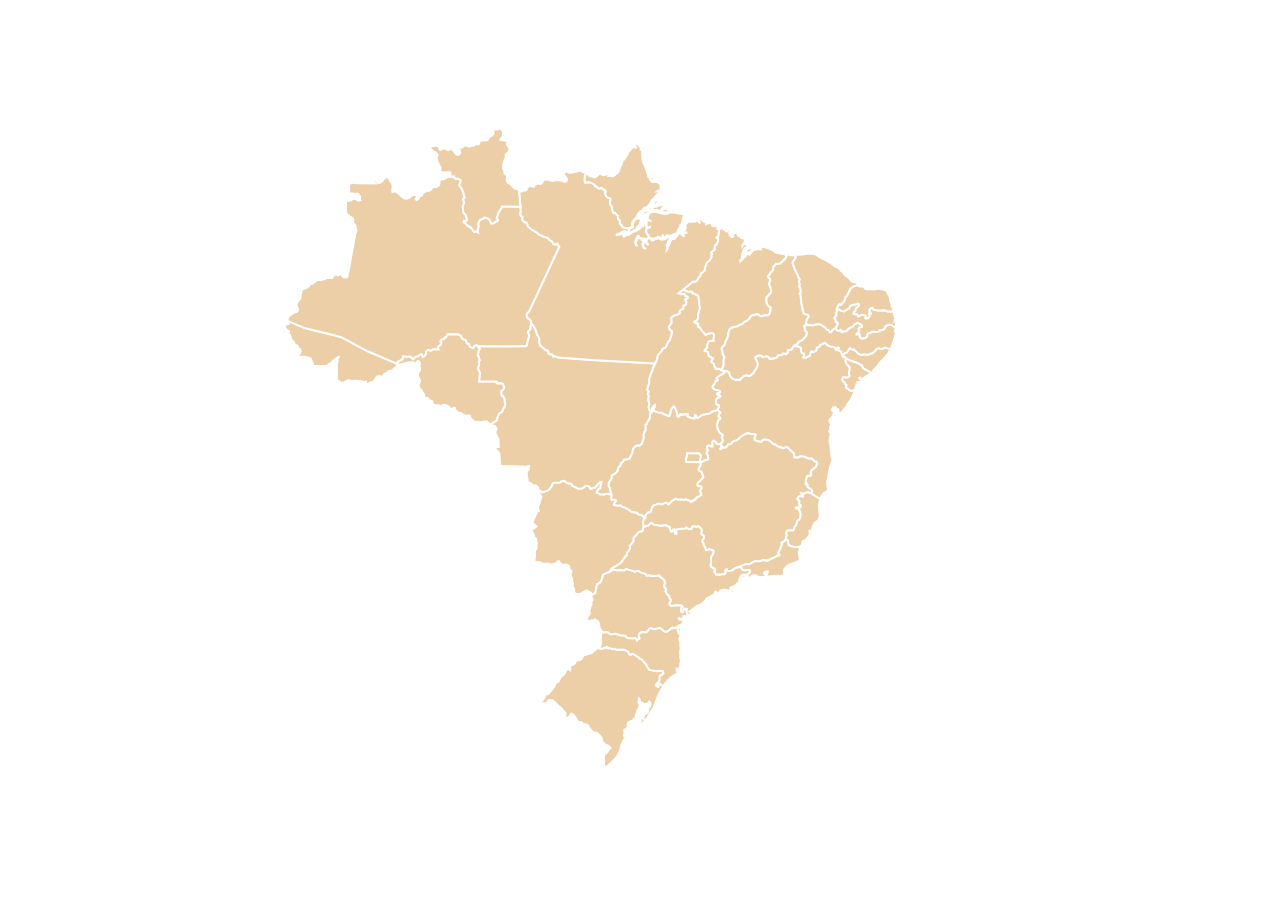
==== commit 59060578: "Completo" ====
--- a/cidadesEstados/index.html
+++ b/cidadesEstados/index.html
@@ -129,7 +129,7 @@
 
     </div>
     <div id="container__text">
-        <div class="text-container">
+        <!-- <div class="text-container">
             <div class="text-container-estado" id="tc">
                 <div class="text-container__sigla" id="sigla">AC</div>
                 <div class="text-container__descricao">
@@ -142,8 +142,12 @@
                     </div>
                 </div>
             </div>
-            <div class="text-container__cidades">Cidades:</div>
-        </div>
+            <div class="nem_sei">
+                <div class="text-cidade">Cidades:</div>
+                <div class="text-container__cidades"></div>
+            </div> -->
+
+    </div>
     </div>
 
 </body>
--- a/cidadesEstados/style.css
+++ b/cidadesEstados/style.css
@@ -2,6 +2,11 @@
     box-sizing: border-box;
     padding: 0;
     margin: 0;
+}
+
+:root {
+    --state__color: #FA9E27;
+    --back__color: #F5E7D3;
 }
 
 body {
@@ -27,7 +32,7 @@
 .text-container {
     height: 417px;
     width: 375px;
-    background-color: #F5E7D3;
+    background-color: var(--back__color);
     display: grid;
     grid-template-areas: 'estado' 'cidades';
     grid-template-rows: 150px 1fr;
@@ -135,4 +140,24 @@
     fill: red;
 }
 
--+.nem_sei {
+    overflow-y: scroll;
+}
+
+.text-cidade {
+    padding-bottom: 5px;
+    font-weight: 900;
+}
+
+::-webkit-scrollbar-track {
+    background-color: #ECCEA7;
+}
+
+::-webkit-scrollbar {
+    width: 4;
+    background: #FA9E27;
+}
+
+::-webkit-scrollbar-thumb {
+    background: #FA9E27;
+}